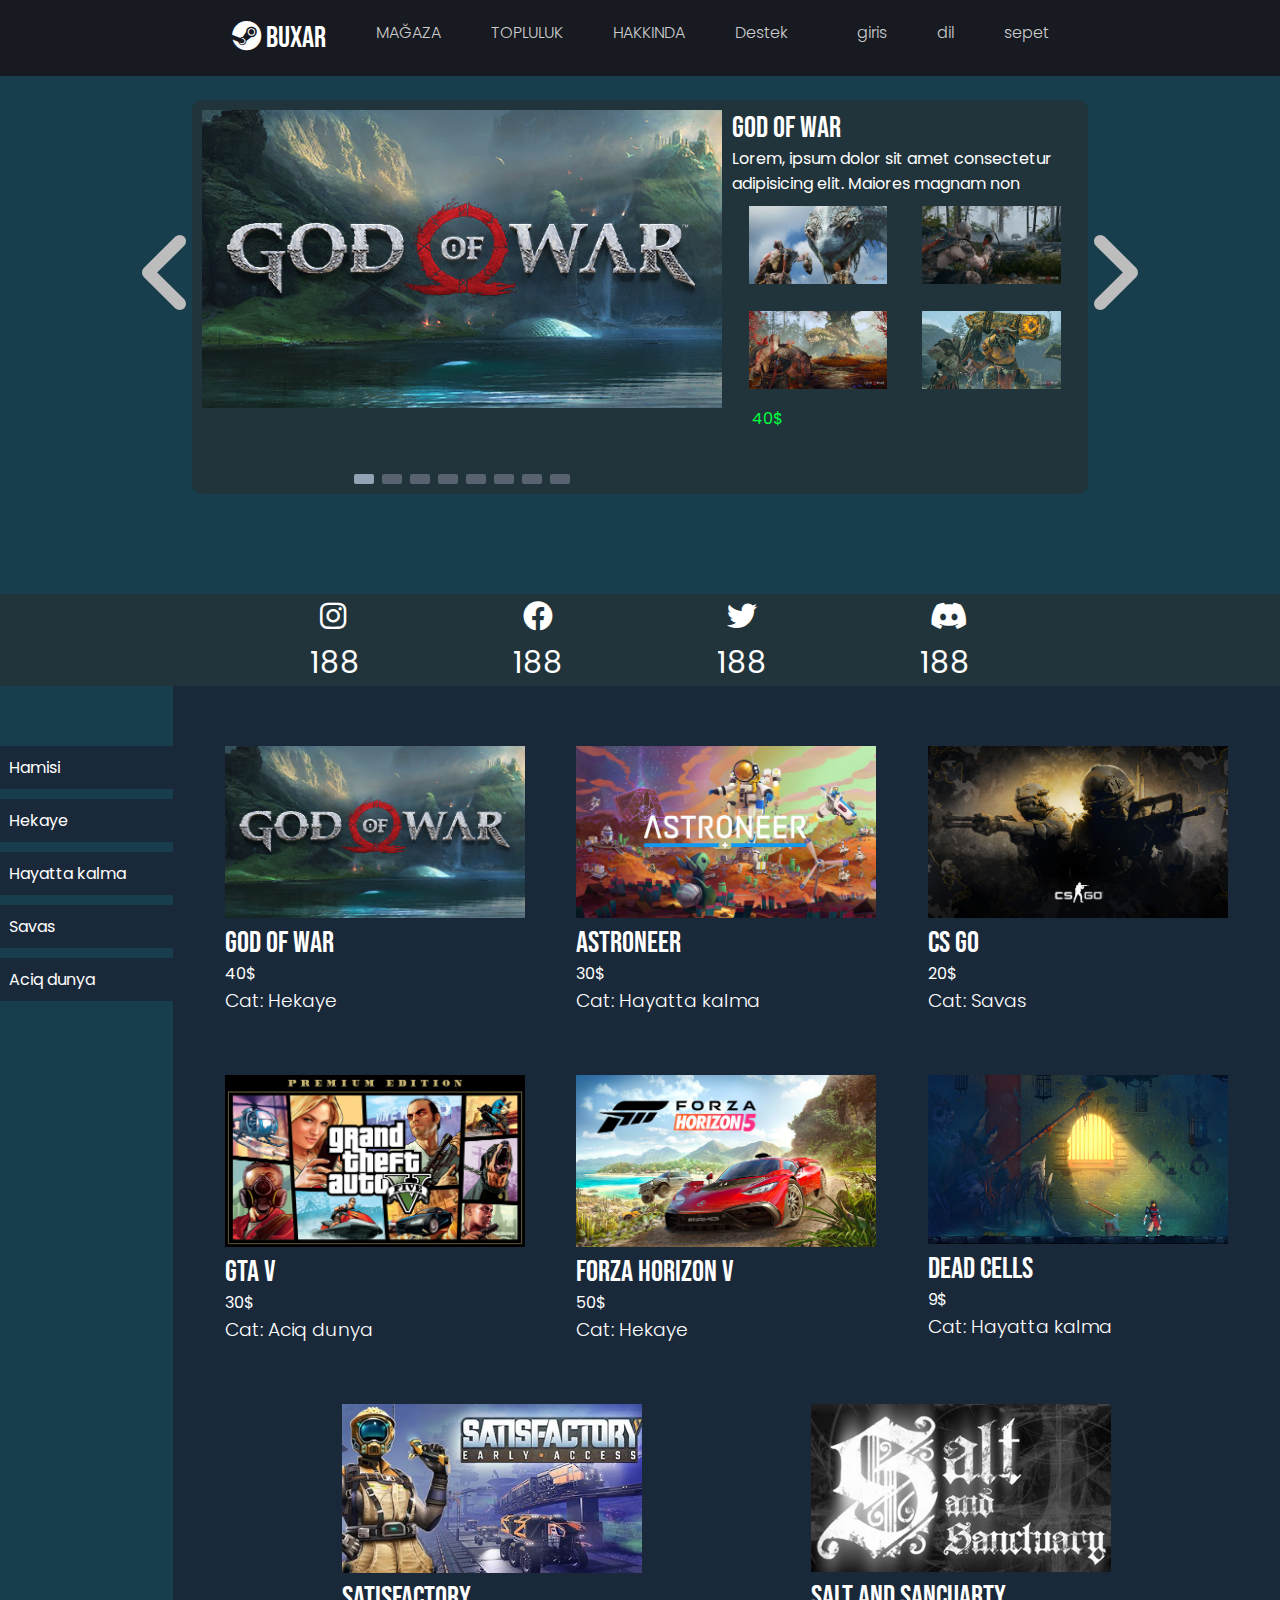
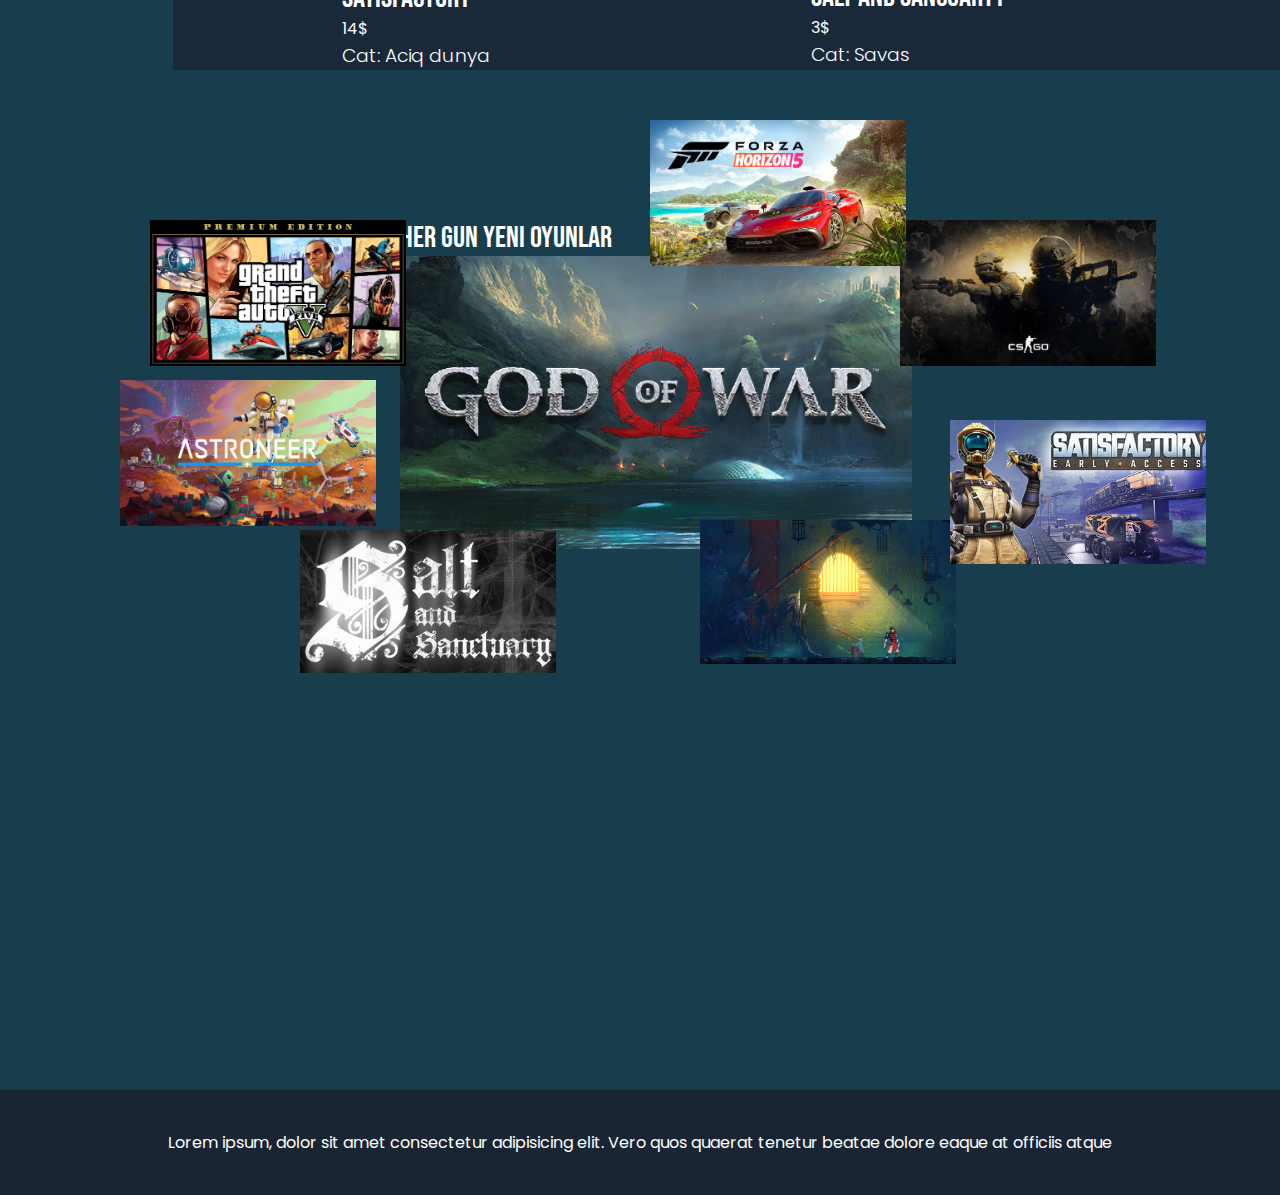
==== index.html @ d9ebf082 "Rename getdik.html to index.html" ====
<!DOCTYPE html>
<html lang="en">

<head>
  <meta charset="UTF-8">
  <meta http-equiv="X-UA-Compatible" content="IE=edge">
  <meta name="viewport" content="width=device-width, initial-scale=1.0">
  <link rel="stylesheet" href="https://cdnjs.cloudflare.com/ajax/libs/font-awesome/6.0.0-beta3/css/all.min.css">
  <script src="https://code.jquery.com/jquery-3.6.0.min.js"></script>
  <link rel="stylesheet" href="stil.css">
  <title>Unne dolemetias</title>
</head>

<body>

  <!-- nav -->
  <nav>
    <div class="abso"><i class="fas fa-bars"></i></div> <!-- menu -->
    <div class="nav">
      <h1><i class="fab fa-steam"></i> BUXAR</h1>
      <ul class="nbul">
        <li><a >MAĞAZA</a>
          <ul>
            <li><a class="maq">ANA SAYFA</a></li>
            <li><a class="keshif">KEŞİF KUYRUĞU</a></li>
            <li><a>İSTEK LİSTESİ</a></li>
          </ul>
        </li>
        <li><a>TOPLULUK</a>
          <ul>
            <li><a>ANA SAYFA</a></li>
            <li><a>TARTIŞMALAR</a></li>
            <li><a>ATÖLYE</a></li>
          </ul>
        </li>
        <li><a>HAKKINDA</a></li>
        <li><a>Destek</a></li>
        <div class="df2">
          <p class="pgir qeyd"><a>giris</a>
            <li><a class="dil">dil</a>
              <ul>
                <li><a>Rahatdısa sən dəyiş</a></li>
              </ul>
            </li>
            <a class="spt">sepet</a>
          </p>
        </div>
      </ul>
    </div>
    <div class="remenucl">
      <div class="remenu">
        <a>
          <div class="rebor qeyd">Giris ele</div>
        </a>
        <div class="rebor maga">
          <div class="divi maga2">
            <p>Magaza</p> <i class="firlan fas fa-chevron-up"></i>
          </div>
          <ul>
            <li><a class="maq">Ana sayfa</a></li>
            <li><a class="keshif">KEŞİF KUYRUĞU</a></li>
            <li><a>İSTEK LİSTESİ</a></li>
          </ul>
        </div>
        <div class="rebor top">
          <div class="divi">
            <p>Topluluk</p> <i class="firlan fas fa-chevron-up"></i>
          </div>
          <ul>
            <li><a>ANA SAYFA</a></li>
            <li><a>TARTIŞMALAR</a></li>
            <li><a>ATÖLYE</a></li>
          </ul>
        </div>
        <a>
          <div class="spt rebor">Sepet</div>
        </a>
      </div>
    </div>
  </nav>

  <!-- header -->
  <header class="g">
    <div class="ic" id="ileft"><i class="fas fa-angle-left"></i></div>
    <div class="orta" say="1">
      <div class="sek1">
        <div class="mydrug">
          <img class="sek111" src="./sekil/gw/gw1.jpg" alt="">
        </div>
        <div class="btolan">
        </div>
      </div>
      <div class="ortas">
        <div>
          <h1 id="oa">God of war</h1>
          <p>Lorem, ipsum dolor sit amet consectetur adipisicing elit. Maiores magnam non</p>
        </div>
        <div class="s4sek">
          <div><img class="sek2" src="./sekil/gw/gw2.jpg" alt=""></div>
          <div><img class="sek3" src="./sekil/gw/gw3.jpg" alt=""></div>
          <div><img class="sek4" src="./sekil/gw/gw4.jpg" alt=""></div>
          <div><img class="sek5" src="./sekil/gw/gw5.jpg" alt=""></div>
        </div>
        <div>
          <p class="doller">40$</p>
        </div>
      </div>
    </div>
    <div class="ic" id="iright"><i class="fas fa-angle-right"></i></div>
  </header>
  <!-- say art -->
  <section class="vtr g">
    <div class="inst vt">
      <div><i class="fab fa-instagram"></i></div>
      <div>
        <p>0</p>
      </div>
    </div>
    <div class="fc vt">
      <div><i class="fab fa-facebook"></i></div>
      <div>
        <p>0</p>
      </div>
    </div>
    <div class="tw vt">
      <div><i class="fab fa-twitter"></i></div>
      <div>
        <p>0</p>
      </div>
    </div>
    <div class="dsc vt">
      <div><i class="fab fa-discord"></i></div>
      <div>
        <p>0</p>
      </div>
    </div>
  </section>

  <!-- category -->
  <section class="sepet g">
    <div class="jsul">
      <ul>
        <li class="all">Hamisi</li>
      </ul>
    </div>
    <div class="spoy">
    </div>
  </section>

  <section class="sec g">
    <div class="t1 f">
      <div></div>
    </div>
    <div class="t2 f">
      <div></div>
    </div>
    <div class="t3 f">
      <div></div>
    </div>
    <div class="t4 f">
      <div></div>
    </div>
    <div class="t5 f">
      <div></div>
    </div>
    <div class="t6 f">
      <div></div>
    </div>
    <div class="t7 f">
      <div></div>
    </div>
    <div class="t8 f">
      <div></div>
    </div>
    <div class="hsek">
      <div class="hsek10">
        <h1>Her gun yeni oyunlar</h1><img src="./sekil/gw/gw1.jpg" alt="">
      </div>
      <div class="hsek1 js1"><img src="./sekil/as/as1.jpg" alt=""></div>
      <div class="hsek2 js1"><img src="./sekil/cs/cs1.jpg" alt=""></div>
      <div class="hsek3 js1"><img src="./sekil/dc/dc1.jpg" alt=""></div>
      <div class="hsek4 js3"><img src="./sekil/fz/fz1.jpg" alt=""></div>
      <div class="hsek5 js2"><img src="./sekil/gt/gt1.jpg" alt=""></div>
      <div class="hsek6 js2"><img src="./sekil/sf/sf1.jpg" alt=""></div>
      <div class="hsek7 js2"><img src="./sekil/ss/ss1.jpg" alt=""></div>
    </div>
  </section>

  <div id="div2">
    <section class="s2">
      <div class="orta2" say="1">
        <div class="sek12">
          <img src="./sekil/gw/gw1.jpg" alt="">
        </div>
        <div class="ortas">
          <div class="oa2">
            <h1 id="oa2">God of war</h1>
            <p>Lorem, ipsum dolor sit amet consectetur adipisicing elit. Maiores magnam non</p>
          </div>
          <div class="s4sek">
            <div><img class="sek22" src="./sekil/gw/gw2.jpg" alt=""></div>
            <div><img class="sek32" src="./sekil/gw/gw3.jpg" alt=""></div>
            <div><img class="sek42" src="./sekil/gw/gw4.jpg" alt=""></div>
            <div><img class="sek52" src="./sekil/gw/gw5.jpg" alt=""></div>
          </div>
          <div>
            <p class="doller2">40$</p>
          </div>
        </div>
      </div>
    </section>
    <div class="ff1"><button saybtn="1" id="btn">sepete elave et</button></div>
    <div class="ff12"><i>Sepete elave olundu</i></div>
    <div class="ff2">Lorem, ipsum dolor sit amet consectetur adipisicing elit. Recusandae minima accusamus earum qui
      quibusdam reprehenderit temporibus, quam provident ducimus animi voluptas labore, asperiores debitis, nostrum
      delectus ut blanditiis obcaecati explicabo?
      Est distinctio, vel odio id non consectetur optio repudiandae veniam dolor ea soluta magni praesentium cum dolorum
      quaerat fuga aut nobis fugit suscipit aliquid doloremque culpa officiis quos? Architecto, nobis.
      Am perspiciatis in provident assumenda facilis quibusdam natus quidem dolores eos, architecto adipisci unde
      pariatur laboriosam earum erro</div>
  </div>

  <section class="sepet2 gg">
    <div id="sepet2"></div>
    <div class="hisse1">
      <div id="total">Total 0$</div>
      <div>
        <button id="clear">clear</button>
        <button>al getsin</button>
      </div>
    </div>
  </section>

<div class="main2">
  <div class="main">
    <div class="signup">
      <div asp-validation-summary="All" class="newcss3"></div>
      <form asp-action="Register" asp-controller="Hello" method="post">
        <h1>Qeydiyyat</h1>
        <input type="text" placeholder="İstifadəçi adınız" asp-for="UserAd" class="signin">
        <input type="password" placeholder="Şifrə" asp-for="UserParol" class="signin">
        <input type="password" placeholder="Təkrar Şifrə" asp-for="ReParol" class="signin">
        <button type="submit" class="buton">Göndər</button>
      </form>
      <div class="qeydiyyat">
        <a href="Loqin">
          <h2>Hesabınız var ? Daxil Ol</h2>
        </a>
      </div>
    </div>
  </div>
</div>

  <footer>
    <p>Lorem ipsum, dolor sit amet consectetur adipisicing elit. Vero quos quaerat tenetur beatae dolore eaque at
      officiis atque</p>
  </footer>
  <!-- js -->
  <script src="easy1.js"></script>
</body>

</html>
---- stil.css ----
@import url(https://fonts.googleapis.com/css2?family=Poppins:wght@100;200;300;400;500;600;800;900&display=swap);
/* font-family: 'Poppins', sans-serif; */
@import url(https://fonts.googleapis.com/css2?family=Bebas+Neue&display=swap);

/*  font-family: 'Bebas Neue', display;  */
* {
  padding: 0;
  margin: 0;
  box-sizing: border-box;
}

body {
  font-family: 'Poppins', sans-serif;
  background-color: #183e4e;
}

nav {
  width: 100%;
  color: white;
  background-color: #171a21;
  position: fixed;
  opacity: 1000;
  z-index: 100;
}

.nav {
  width: 100%;
  display: flex;
  justify-content: center;
  padding: 20px;
}

h1 {
  font-family: 'Bebas Neue', display;
  font-weight: 100;
  font-size: 30px;
}

.nbul {
  display: flex;
  margin-left: 50px;
  font-family: 'Poppins', sans-serif;
  font-weight: 300;
}

.nbul li {
  margin-right: 50px;
  list-style-type: none;
  position: relative;
  display: block;
}

.nbul ul {
  padding: 10px 15px;
  margin: 0 0 0 -15px;
  background-color: #171a21;
  position: absolute;
  display: none;
}

.nbul ul li {
  margin: 0;
}

.nbul li:hover ul {
  display: block;
}

.nav a:hover {
  color: white;
}

.nav a {
  text-decoration: none;
  color: rgb(204, 204, 204);
}

.pgir {
  margin-left: 20px;
}

.remenucl {
  width: 0%;
  height: 100vh;
  background-color: rgba(0, 0, 0, 0.658);
  position: absolute;
  overflow: hidden;
}

.remenu {
  width: 300px;
  height: 100vh;
  background-color: #171a21;
  color: #bdbdbd;
  overflow: hidden;
  font-family: 'Poppins', sans-serif;
}

.rebor {
  font-size: 32px;
  border-top: 1px solid gray;
  border-bottom: 1px solid black;
  overflow: hidden;
  height: 60px;
}

.divi {
  padding: 5px;
  width: 300px;
  display: flex;
  border-bottom: 1px solid black;
  justify-content: space-between;
}

.remenu a {
  text-decoration: none;
  color: rgb(204, 204, 204);
}

.remenu ul {
  list-style-type: none;
  padding: 0px 20px;
}

.firlan {
  transition: 300ms;
}

.abso {
  margin: 20px;
  position: absolute;
  font-size: 30px;
  display: none;
}

@media(max-width:768px) {
  .nbul {
    display: none;
  }

  .abso {
    display: block;
  }
}

.overfh {
  overflow-y: hidden;
}

.bgcm {
  background-color: #192533
}

/* header */

header {
  width: 100%;
  padding: 100px 0px;
  display: flex;
  justify-content: center;
}

.ic {
  margin: 100px 0px;
  color: #bdbdbd;
  font-size: 100px;
}

.ic:hover {
  color: #f0f0f0;
}

.orta {
  width: 70%;
  padding: 10px;
  border-radius: 10px;
  display: flex;
  background-color: rgb(33, 52, 59);
}

.orta2 {
  width: 70%;
  padding: 10px;
  border-radius: 10px;
  display: flex;
  background-color: rgb(33, 52, 59);
}

.sek1 {
  width: 60%;
  margin-right: 10px;
  /* height: 358px; */
}

.mydrug {
  height: 358px;
}

.btolan {
  width: 100%;
  padding: 6px 0 0 0;
  display: flex;
  justify-content: center;
}

.btolan button {
  width: 20px;
  height: 10px;
  margin: 0 4px;
  border-radius: 2px;
  border: none;
  background-color: #596270;
}

.btolan button:hover {
  background-color: #7d8897;
}

.sek12 {
  width: 60%;
  margin-right: 10px;
}

.ortas {
  width: 40%;
}

img {
  width: 100%;
}

.ortas {
  color: white;
}

.s4sek {
  display: flex;
  flex-wrap: wrap;
}

.s4sek div {
  width: 40%;
  margin: 10px auto;
}

.doller {
  margin-left: 20px;
  color: rgb(0, 255, 64);
}

@media(max-width:768px) {
  .orta {
    display: block;
  }

  .ortaorta {
    display: block;
  }

  .sek1 {
    width: 100%;
    height: 160px;
  }

  .sek12 {
    width: 100%;
    height: 160px;
  }

  .btolan {
    display: none;
  }

  .ortas {
    width: 100%;
  }
}

/* section vtr */

.vtr {
  width: 100%;
  background-color: rgb(33, 52, 59);
  color: white;
  font-family: 'Poppins', sans-serif;
  display: flex;
  justify-content: center;
  font-size: 30px;
  margin-bottom: -80px;
}

.vt {
  margin: 0px 6%;
}

.vt i {
  padding-left: 20%;
}

.vt div {
  width: 50px;
}

.vt p {
  float: right;
}

/* section sepet */
.flx {
  margin: 80px 10px 5px;
}

.flx button {
  padding: 5px 13px;
  color: white;
  border-radius: 6px;
}

#cart {
  background-color: rgb(29, 147, 177);
}

#tem {
  background-color: rgb(214, 16, 16);
}

.sepet {
  padding-top: 80px;
  display: flex;
  color: white;
}

.jsul {
  width: 200px;
  padding: 50px 0px;
  background-color: #183e4e;
  ;
}

.jsul ul li {
  margin: 10px 0px;
  padding: 5px;
  /* border: 4px solid rgb(25, 93, 138); */
  border: 4px solid #1a293a;
  background-color: #1a293a;
  list-style-type: none;
}

/* .jsul ul li:hover {
  margin: 10px 0px;
  padding: 5px;
  border: 5px solid rgb(25, 93, 138);
  border: 2px solid rgb(255, 255, 255);
  border-radius: 0.2cm;
  list-style-type: none;
} */

.blue {
  background-color: rgb(25, 93, 138);
}

.spoy {
  width: 100%;
  display: flex;
  flex-wrap: wrap;
  justify-content: space-evenly;
  /* background-color: rgb(25, 93, 138); */
  background-color: #1a293a  ;
}

.spoy a {
  text-decoration: none;
  color: white;
}

.sek {
  margin-top: 60px;
  width: 300px;
}

.sek:hover {
  background-color: rgba(192, 192, 192, 0.37);
}

h3 {
  font-weight: 300;
}

@media(max-width:768px) {
  .sepet {
    display: block;
    color: white;
  }

  .jsul {
    width: 100%;
    padding: 50px 0 10px;
  }
}

/* sec */
.sec {
  width: 100%;
  height: 100vh;
  background-color: #183e4e;
  position: relative;
  overflow: hidden;
  opacity: 1;
  z-index: 10;
}

.f div {
  position: absolute;
  border-radius: 50%;
  width: 24px;
  height: 24px;
  background-color: rgba(0, 38, 255, 0.3);
}

.f {
  display: none;
  position: absolute;
  border-radius: 50%;
  justify-content: center;
  align-items: center;
  width: 48px;
  height: 48px;
  background-color: rgba(0, 38, 255, 0.15);
  z-index: 3;
}

.t1 {
  transition: 20ms;
}

.t2 {
  transition: 25ms;
}

.t3 {
  transition: 30ms;
}

.t4 {
  transition: 35ms;
}

.t5 {
  transition: 40ms;
}

.t6 {
  transition: 45ms;
}

.t7 {
  transition: 50ms;
}

.t8 {
  transition: 55ms;
}

.hsek {
  width: 100%;
  height: 100vh;
  position: relative;
}

.hsek10 {
  width: 40%;
  margin: 150px 0px 0px 400px;
  position: absolute;
}

.hsek1 {
  width: 20%;
  margin: 310px 0px 0px 120px;
  position: absolute;
}

.hsek2 {
  width: 20%;
  margin: 150px 0px 0px 900px;
  position: absolute;
}

.hsek3 {
  width: 20%;
  margin: 450px 0px 0px 700px;
  position: absolute;
}

.hsek4 {
  width: 20%;
  margin: 50px 0px 0px 650px;
  position: absolute;
}

.hsek5 {
  width: 20%;
  margin: 150px 0px 0px 150px;
  position: absolute;
}

.hsek6 {
  width: 20%;
  margin: 350px 0px 0px 950px;
  position: absolute;
}

.hsek7 {
  width: 20%;
  margin: 460px 0px 0px 300px;
  position: absolute;
}

.hsek10 h1 {
  color: white;
}

@media(max-width:768px) {
  .sec {
    height: 60vh;
  }

  .hsek10 {
    width: 80%;
    margin: 150px 0px 0px 40px;
  }

  .hsek1 {
    width: 20%;
    margin: 50px 0px 0px 20px;
  }

  .hsek2 {
    width: 20%;
    margin: 50px 0px 0px 100px;
  }

  .hsek3 {
    width: 20%;
    margin: 50px 0px 0px 180px;
  }

  .hsek4 {
    width: 20%;
    margin: 400px 0px 0px 50px;
  }

  .hsek5 {
    width: 20%;
    margin: 400px 0px 0px 80px;
  }

  .hsek6 {
    width: 20%;
    margin: 400px 0px 0px 160px;
  }

  .hsek7 {
    width: 20%;
    margin: 400px 0px 0px 250px;
  }
}


footer {
  background-color: #192533;
  color: white;
  padding: 40px;
  text-align: center;
}

.s2 {
  width: 100%;
  padding: 100px 0px 0px;
  display: flex;
  justify-content: center;
}

.ff1 {
  background-color: #183e4e;
  color: white;
  padding: 15px;
  text-align: center;
}

.ff12 {
  padding: 20px;
  width: 70%;
  margin: auto;
  background-color: rgb(7, 88, 7);
  text-align: center;
  color: white;
  font-size: 24px;
}


.ff1 button {
  width: 200px;
  height: 50px;
  font-size: large;
}

.ff2 {
  background-color: #192533;
  color: white;
  padding: 40px;
  text-align: center;
}

.sepet2 {
  padding: 100px 28%;
  color: white;
}

.hisse {
  width: 600px;
  padding: 20px;
  background-color: #222;
  display: none;
  justify-content: space-between;
}

.hisse1 {
  width: 600px;
  padding: 20px;
  background-color: #222;
  display: flex;
  justify-content: space-between;
}

.sad {
  width: 140px;
}

.ssay button {
  background-color: #444;
  color: white;
  padding: 2px 7px;
  border-radius: 1cm;
  border: 2px solid white;
}

.spul {
  width: 100px;
  display: none;
}

.img {
  width: 80px;
}

.df2 {
  display: flex;
}

.dil {
  margin-left: 50px;
}

@media(max-width:768px) {
  .orta2 {
    width: 100%;
    padding: 10px 0px 0px;
    display: block;
  }

  .sek12 {
    margin-bottom: 100px;
  }

  .oa2 {
    margin-left: 20px;
  }

  .ff12 {
    width: 100%;
  }

  .sepet2 {
    padding: 80px 0 0;
  }

  .hisse {
    width: 100%;
  }

  .hisse1 {
    width: 100%;
  }
}

/* giris */
.main2{
  padding-top: 120px;
}
.main {
  width: 360px;
  height: 520px;
  margin: 100px;
  margin: auto;
  border-radius: 10px;
  box-shadow: 5px 20px 50px #000;
}

.signin {
  width: 60%;
  height: 20px;
  justify-content: center;
  display: flex;
  margin: 26px auto;
  padding: 10px;
  border: none;
  background-color: #bfbfbf;
  outline: none;
  border-radius: 5px;
}

.buton {
  font-family: 'Roboto', sans-serif;
  width: 60%;
  height: 40px;
  justify-content: center;
  display: block;
  transition: 0.3s;
  color: white;
  background: rgb(163, 0, 0);
  font-size: 16px;
  font-weight: bold;
  margin: auto;
  margin-top: 20px;
  outline: none;
  border: none;
  border-radius: 5px;
  cursor: pointer;
}

::placeholder {
  font-family: 'Comfortaa', cursive;
  font-weight: 600;
  color: black;
  font-size: 12px;
}

.buton:hover {
  background: white;
  color: black;
}

.login {
  margin: 60px 0;
}

.login a {
  text-decoration: none;
}

.login h2 {
  color: black;
  font-size: 14px;
  text-align: center;
  padding: 20px;
}

.qeydiyyat {
  margin: 31px 0;
}

.qeydiyyat a {
  text-decoration: none;
}

.qeydiyyat h2 {
  color: white;
  font-size: 16px;
  text-align: center;
  padding: 20px;
}

.signup h1 {
  color: white;
  font-size: 35px;
  text-align: center;
  padding: 64px 0;
  font-weight: bold;
  cursor: pointer;
  font-family: 'Jost', sans-serif !important;
}

.signup a {
  text-decoration: none;
}

.signup a:hover {
  text-decoration: underline;
}

.giris h1 {
  color: white;
  font-size: 35px;
  text-align: center;
  padding: 85px 0;
  font-weight: bold;
  cursor: pointer;
  font-family: 'Jost', sans-serif !important;
}

.giris a {
  text-decoration: none;
}

.giris a:hover {
  text-decoration: underline;
}
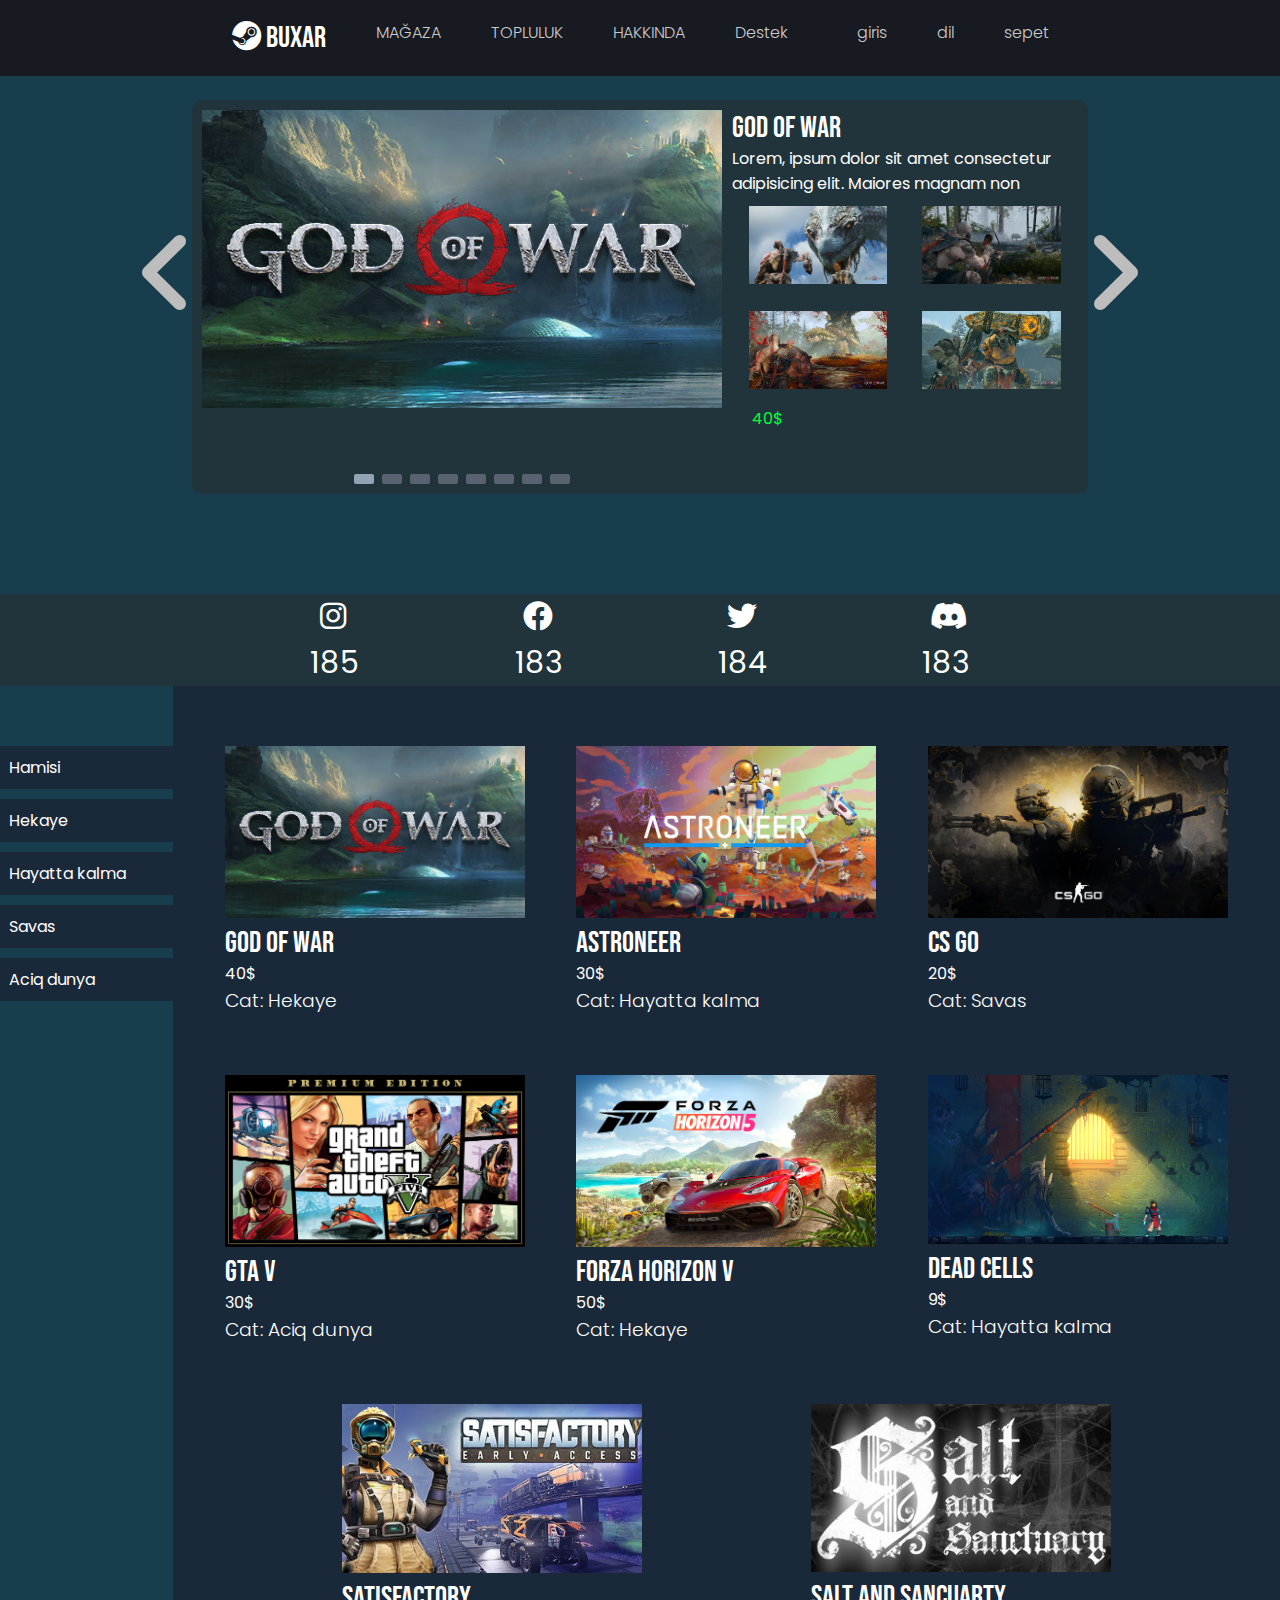
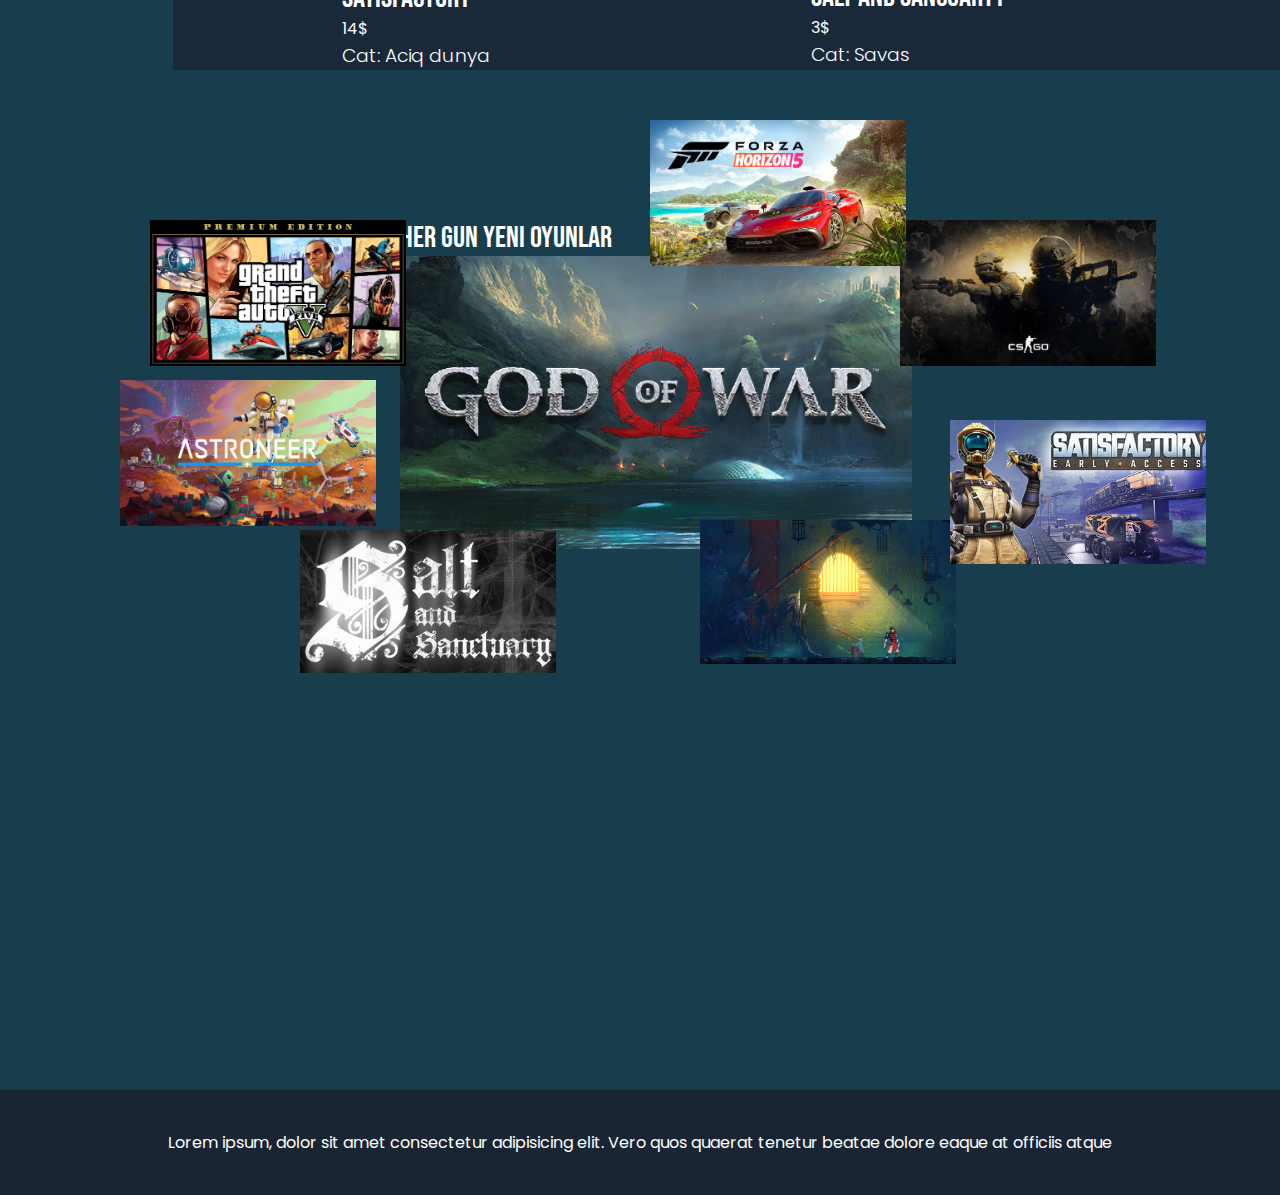
==== commit a29d0eb4: "Update index.html" ====
--- a/index.html
+++ b/index.html
@@ -234,16 +234,13 @@
 <div class="main2">
   <div class="main">
     <div class="signup">
-      <div asp-validation-summary="All" class="newcss3"></div>
-      <form asp-action="Register" asp-controller="Hello" method="post">
         <h1>Qeydiyyat</h1>
         <input type="text" placeholder="İstifadəçi adınız" asp-for="UserAd" class="signin">
         <input type="password" placeholder="Şifrə" asp-for="UserParol" class="signin">
         <input type="password" placeholder="Təkrar Şifrə" asp-for="ReParol" class="signin">
         <button type="submit" class="buton">Göndər</button>
-      </form>
       <div class="qeydiyyat">
-        <a href="Loqin">
+        <a>
           <h2>Hesabınız var ? Daxil Ol</h2>
         </a>
       </div>
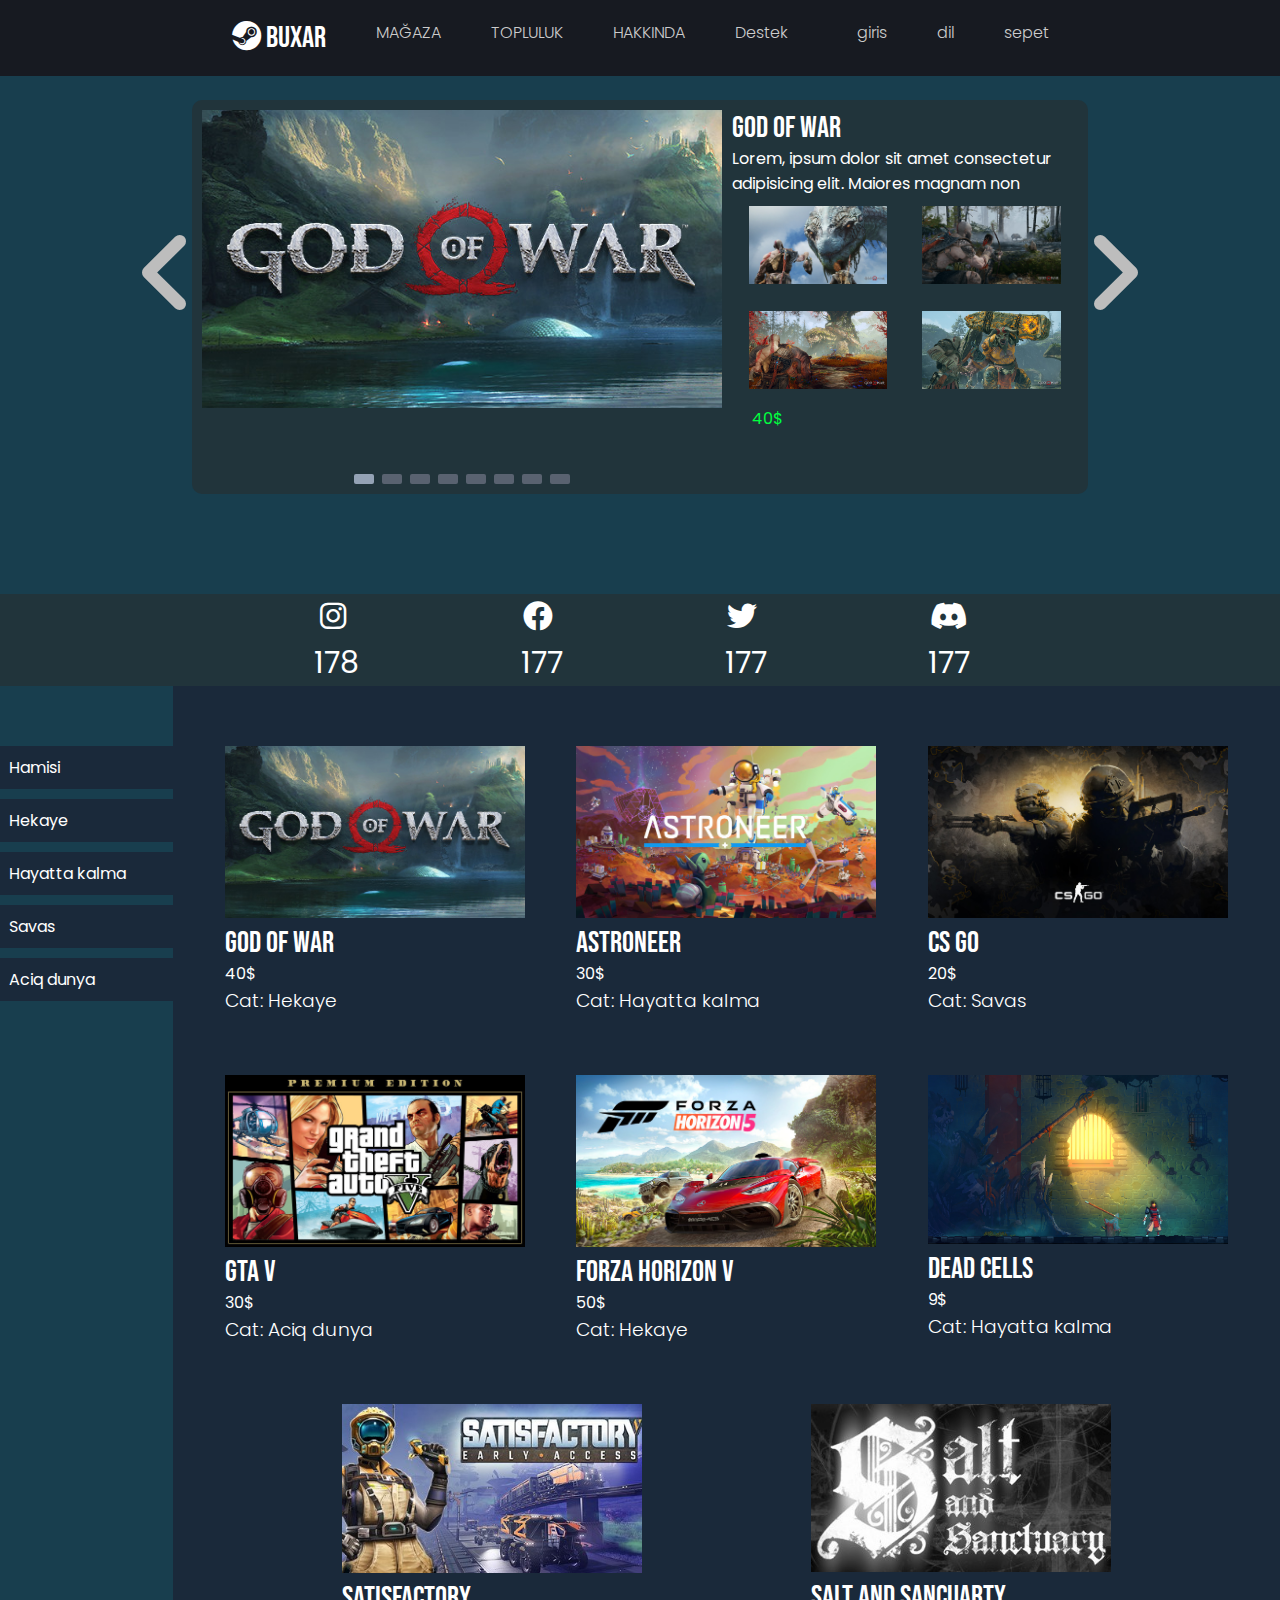
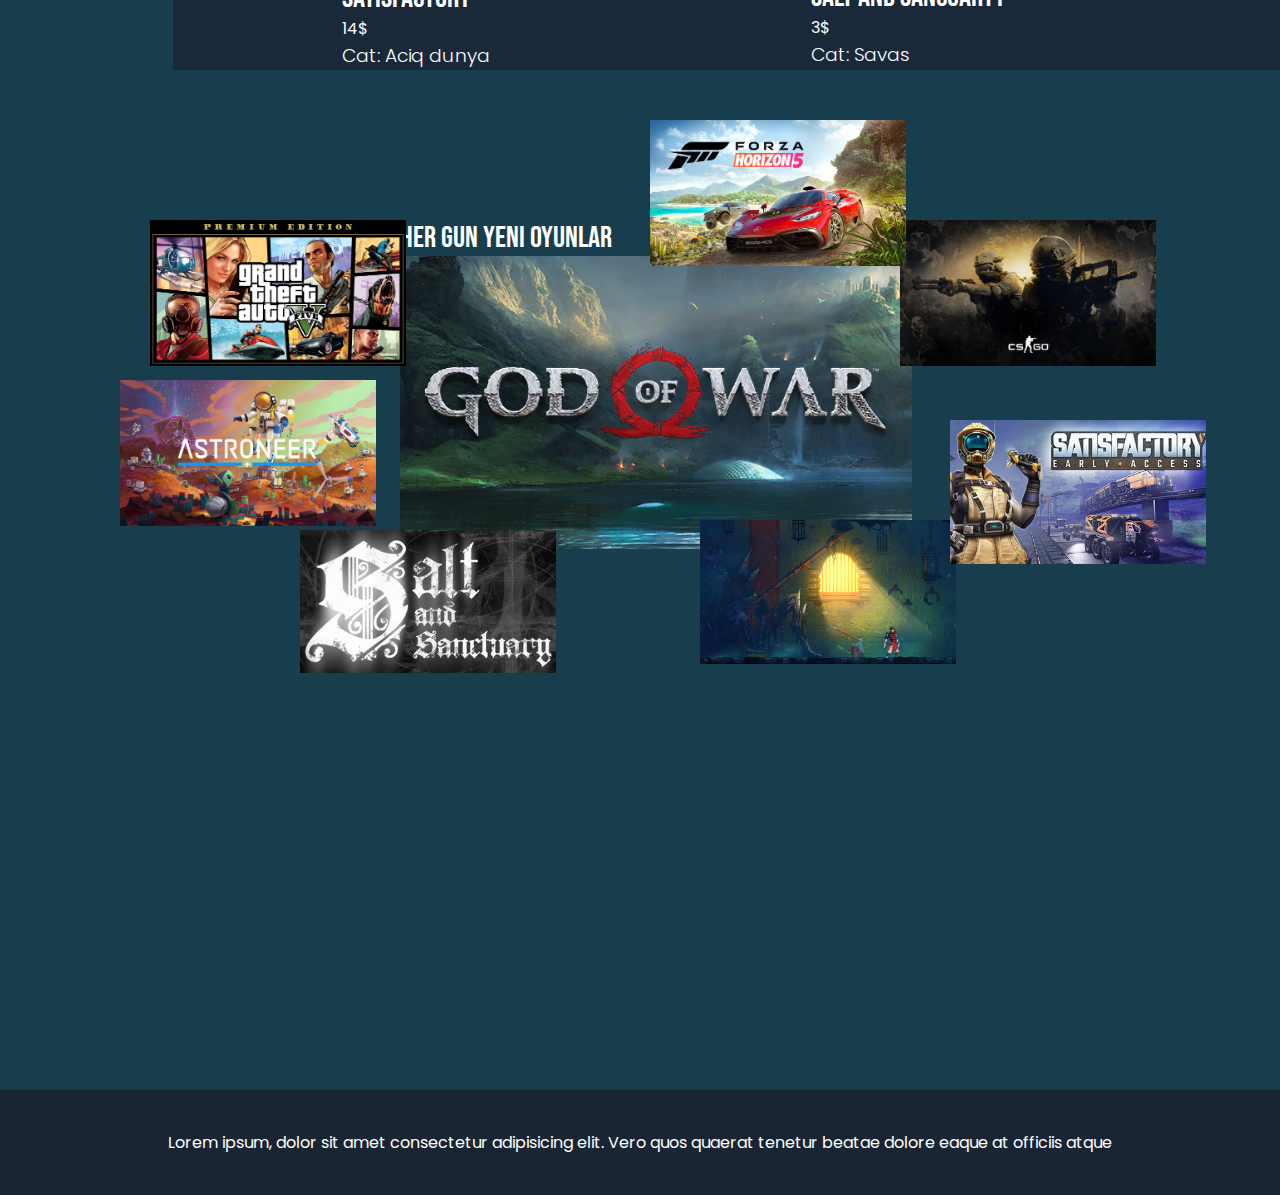
==== commit 231c758e: "Update index.html" ====
--- a/index.html
+++ b/index.html
@@ -8,7 +8,7 @@
   <link rel="stylesheet" href="https://cdnjs.cloudflare.com/ajax/libs/font-awesome/6.0.0-beta3/css/all.min.css">
   <script src="https://code.jquery.com/jquery-3.6.0.min.js"></script>
   <link rel="stylesheet" href="stil.css">
-  <title>Unne dolemetias</title>
+  <title>Buxar.az</title>
 </head>
 
 <body>
--- a/stil.css
+++ b/stil.css
@@ -340,23 +340,13 @@
 .jsul ul li {
   margin: 10px 0px;
   padding: 5px;
-  /* border: 4px solid rgb(25, 93, 138); */
   border: 4px solid #1a293a;
+  list-style-type: none;
+}
+
+
+.blue {
   background-color: #1a293a;
-  list-style-type: none;
-}
-
-/* .jsul ul li:hover {
-  margin: 10px 0px;
-  padding: 5px;
-  border: 5px solid rgb(25, 93, 138);
-  border: 2px solid rgb(255, 255, 255);
-  border-radius: 0.2cm;
-  list-style-type: none;
-} */
-
-.blue {
-  background-color: rgb(25, 93, 138);
 }
 
 .spoy {
@@ -364,7 +354,6 @@
   display: flex;
   flex-wrap: wrap;
   justify-content: space-evenly;
-  /* background-color: rgb(25, 93, 138); */
   background-color: #1a293a  ;
 }
 
@@ -814,4 +803,4 @@
 
 .giris a:hover {
   text-decoration: underline;
-}+}
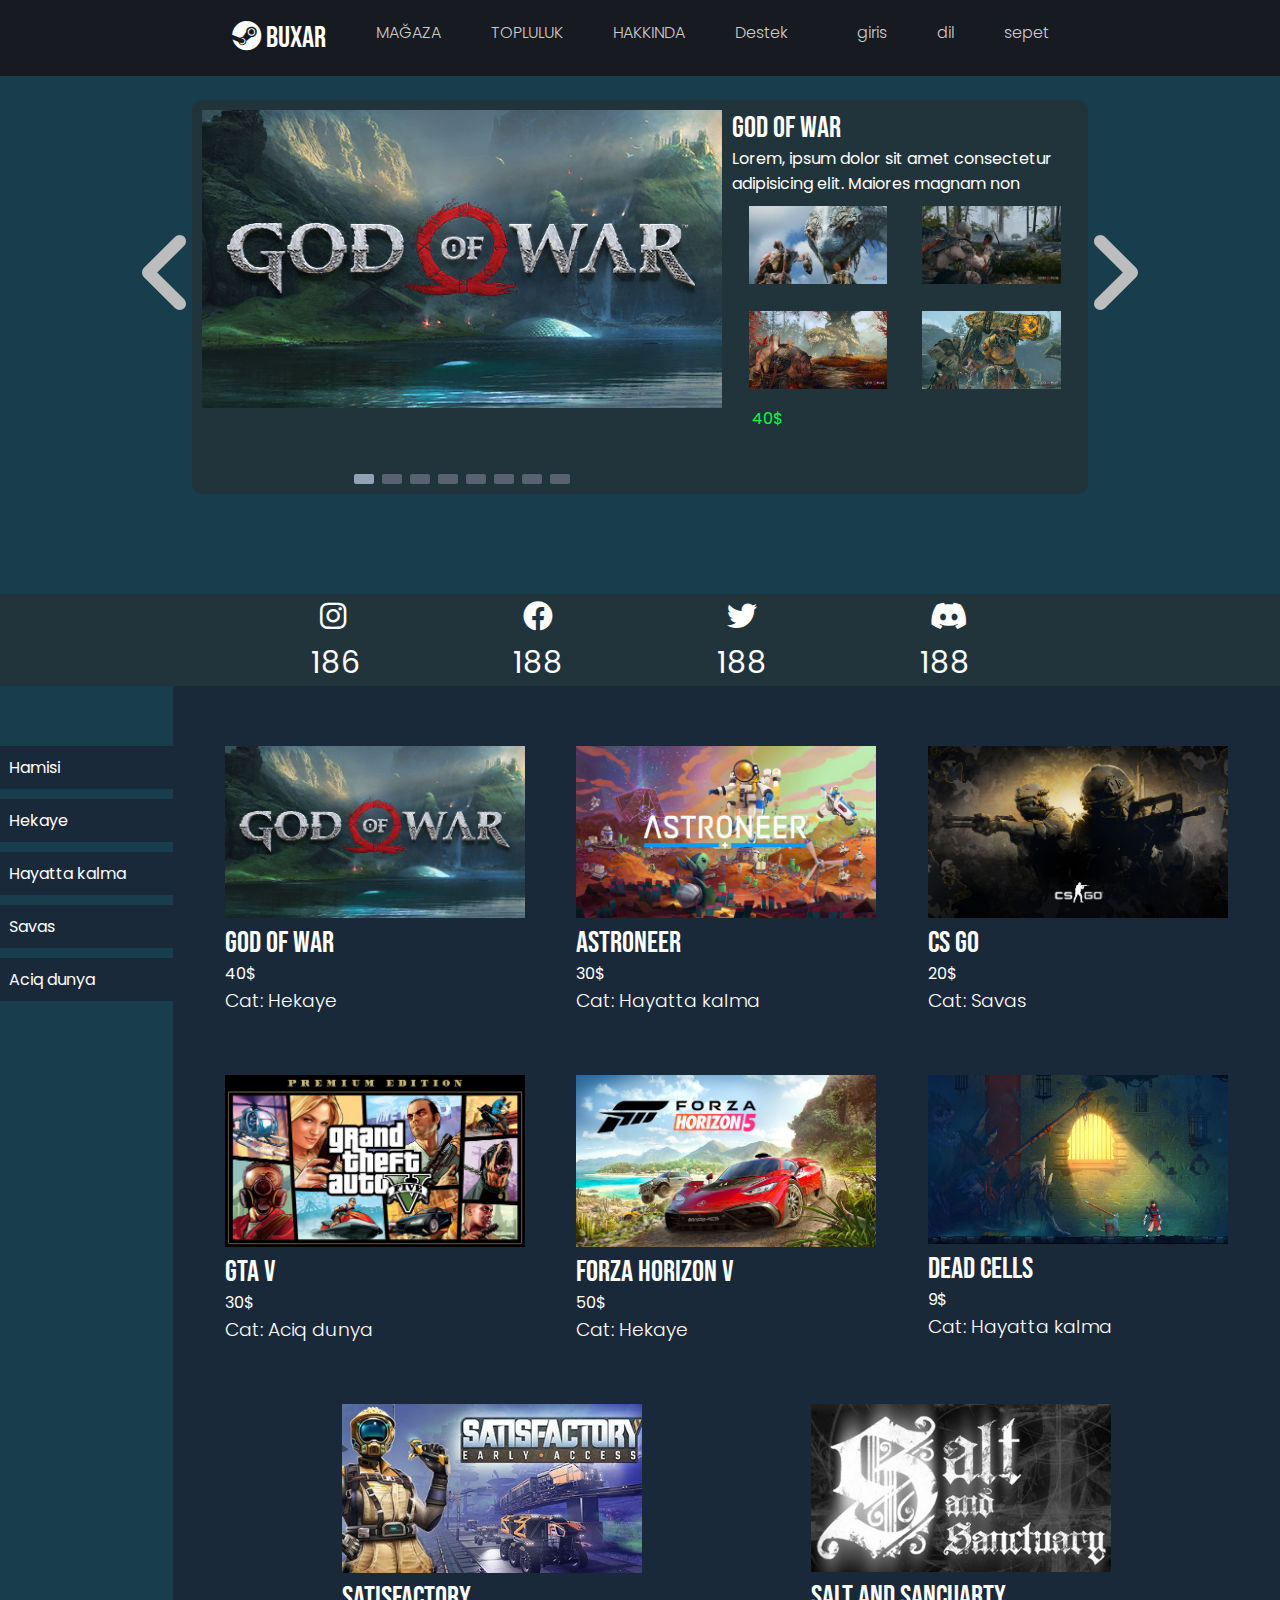
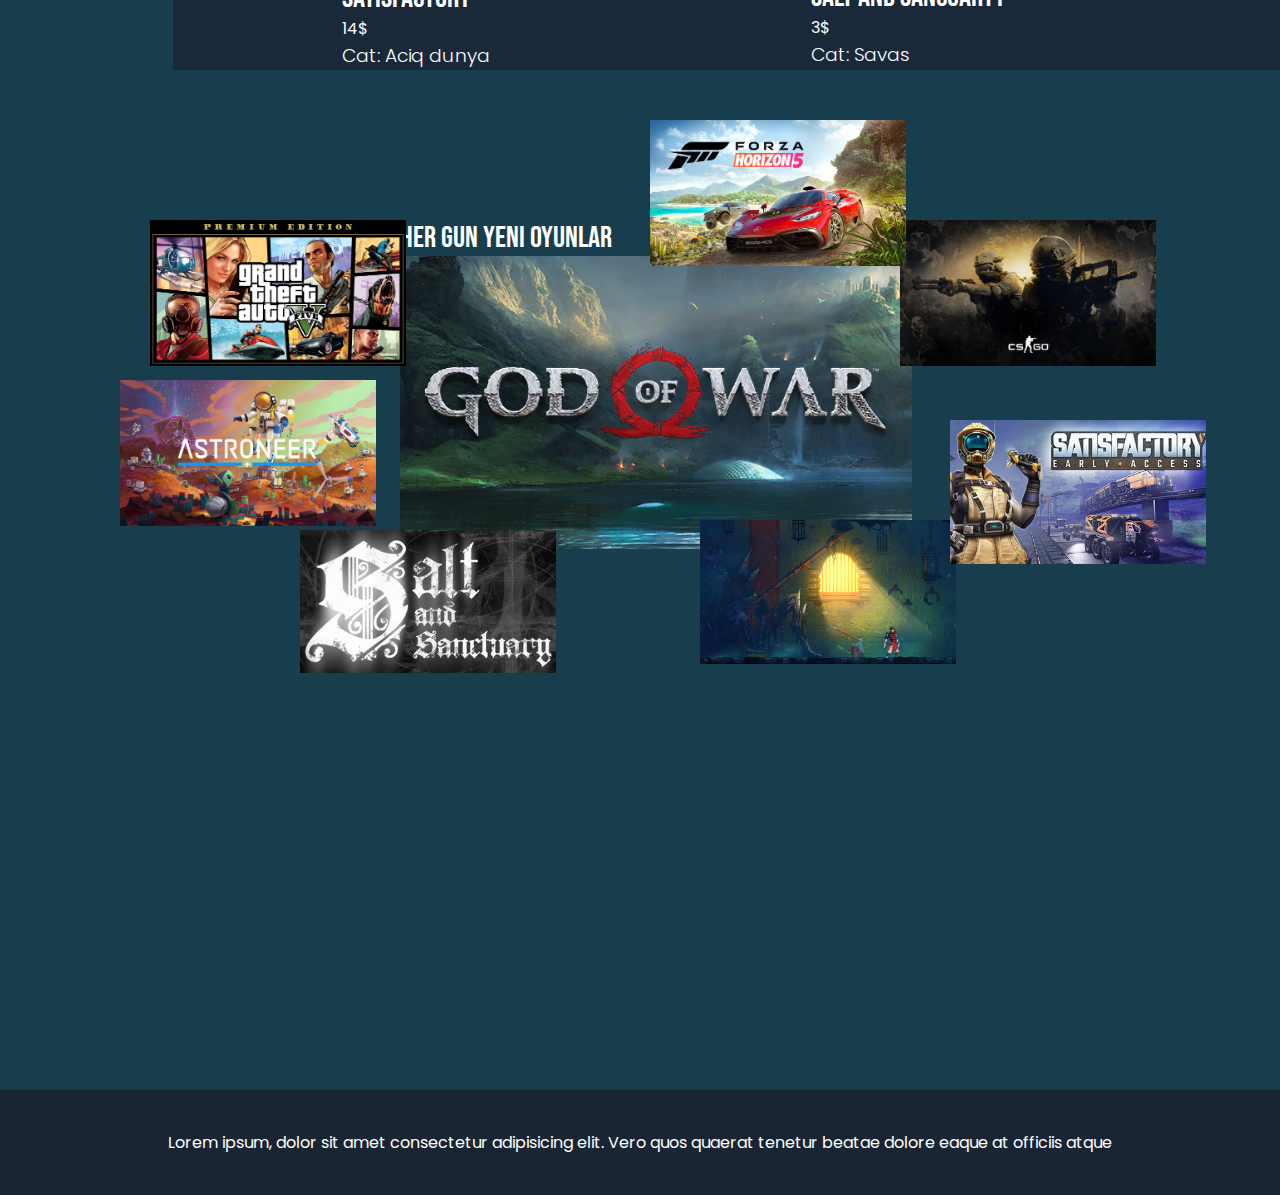
==== commit 8573778d: "Update index.html" ====
--- a/index.html
+++ b/index.html
@@ -19,7 +19,7 @@
     <div class="nav">
       <h1><i class="fab fa-steam"></i> BUXAR</h1>
       <ul class="nbul">
-        <li><a >MAĞAZA</a>
+        <li><a class="maq">MAĞAZA</a>
           <ul>
             <li><a class="maq">ANA SAYFA</a></li>
             <li><a class="keshif">KEŞİF KUYRUĞU</a></li>
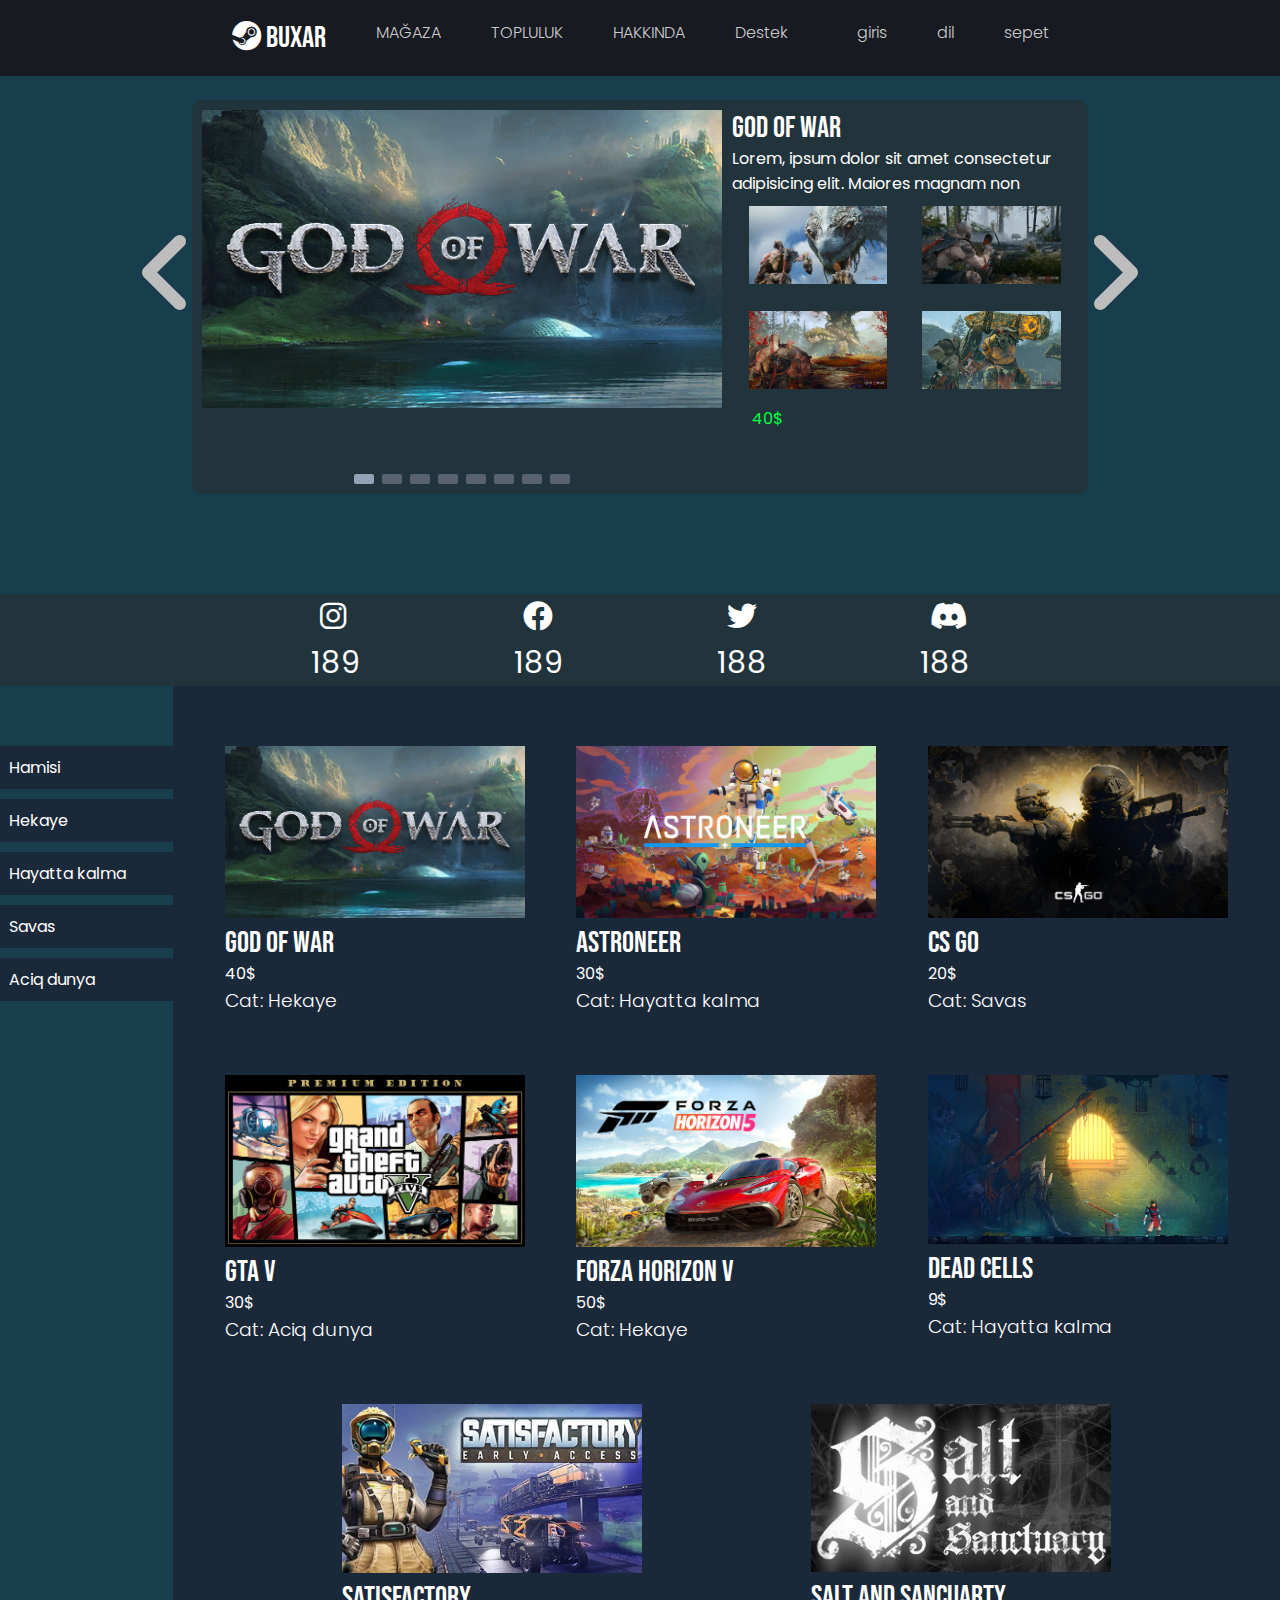
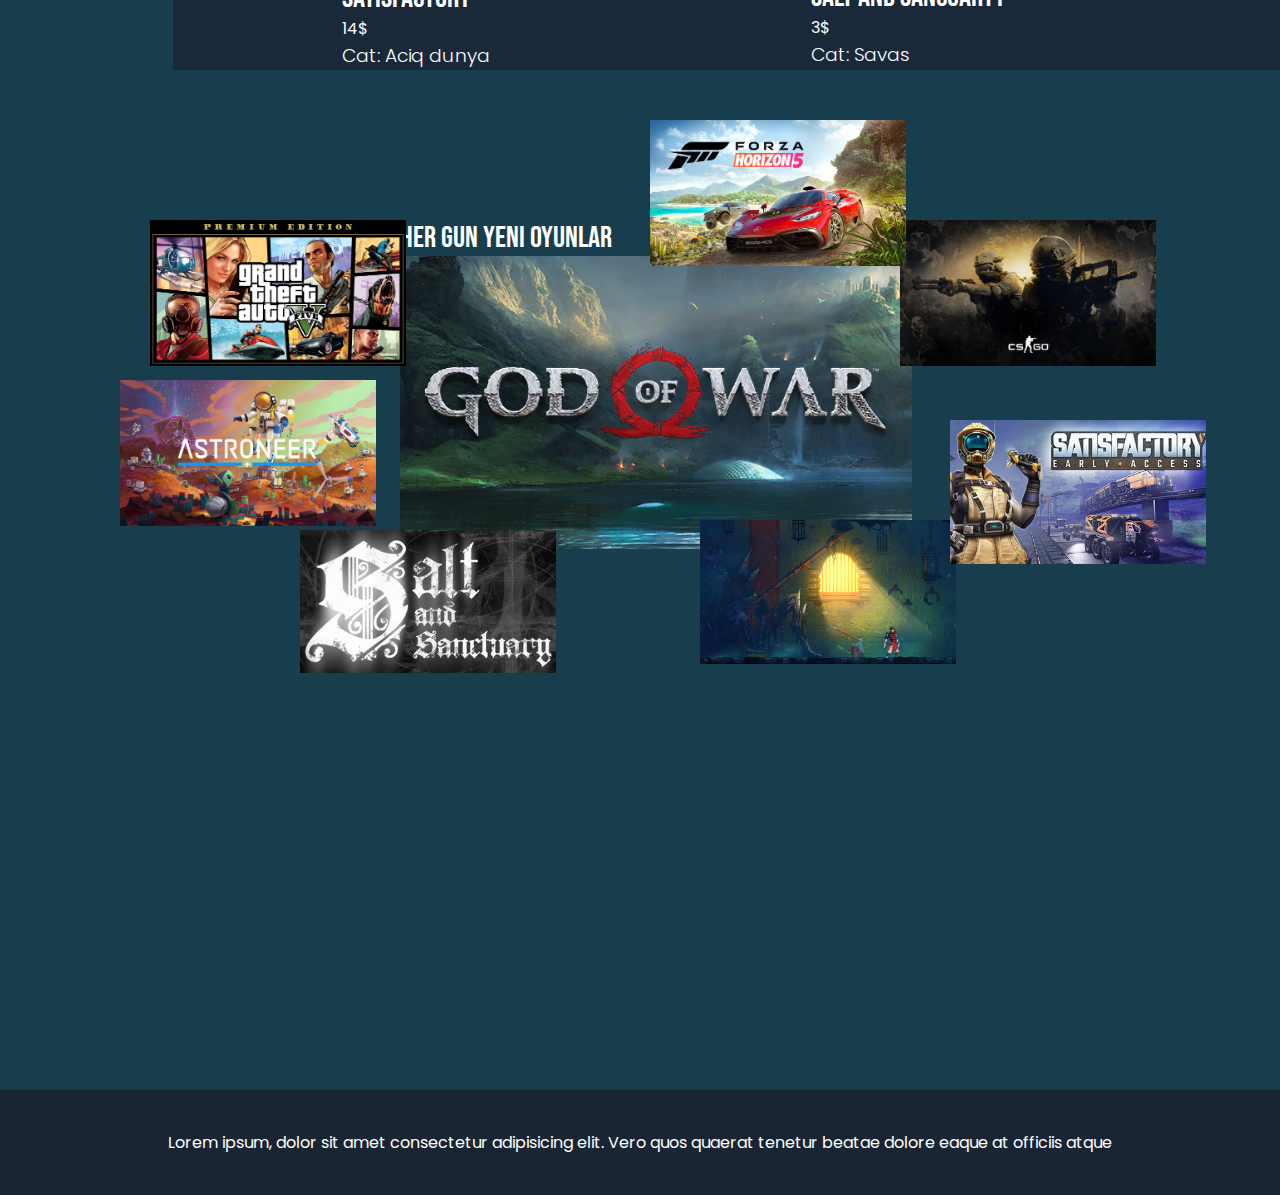
==== commit c96e118c: "Update index.html" ====
--- a/index.html
+++ b/index.html
@@ -215,9 +215,7 @@
       quibusdam reprehenderit temporibus, quam provident ducimus animi voluptas labore, asperiores debitis, nostrum
       delectus ut blanditiis obcaecati explicabo?
       Est distinctio, vel odio id non consectetur optio repudiandae veniam dolor ea soluta magni praesentium cum dolorum
-      quaerat fuga aut nobis fugit suscipit aliquid doloremque culpa officiis quos? Architecto, nobis.
-      Am perspiciatis in provident assumenda facilis quibusdam natus quidem dolores eos, architecto adipisci unde
-      pariatur laboriosam earum erro</div>
+      quaerat fuga aut nobis</div>
   </div>
 
   <section class="sepet2 gg">
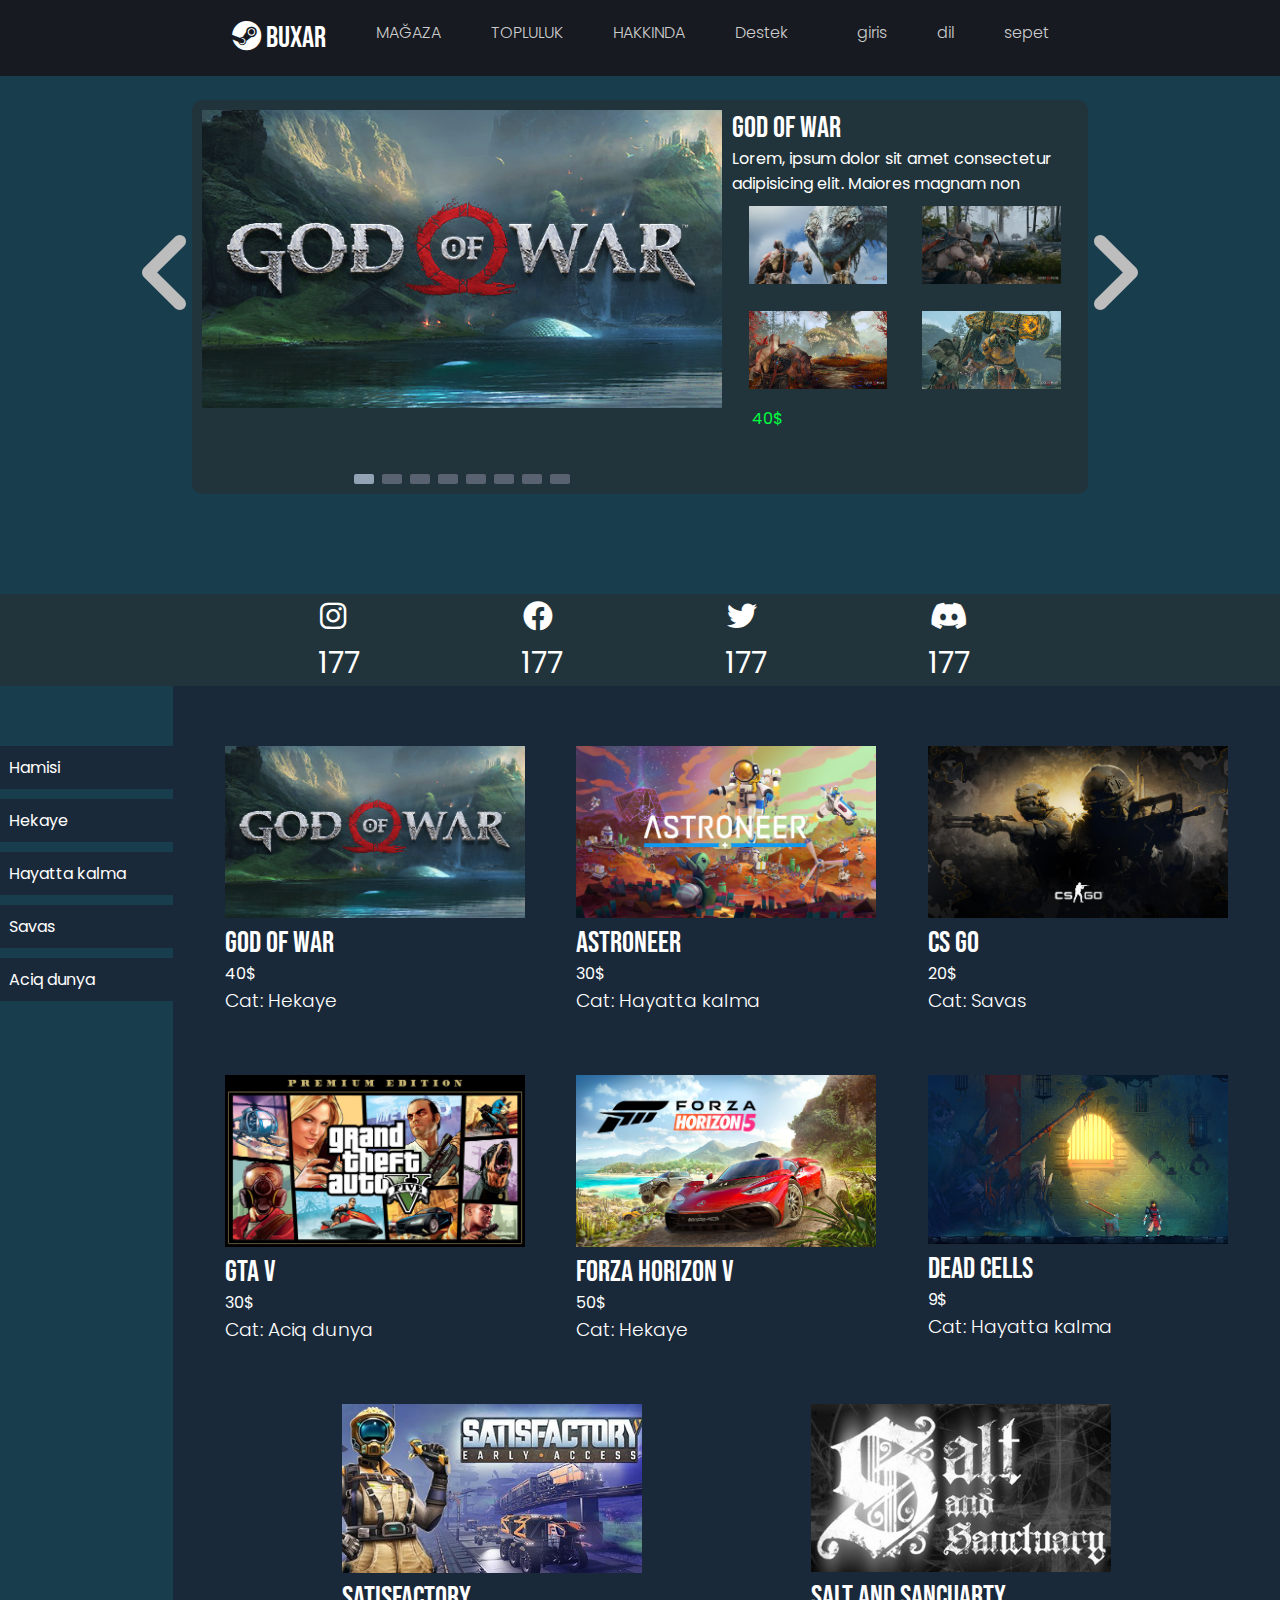
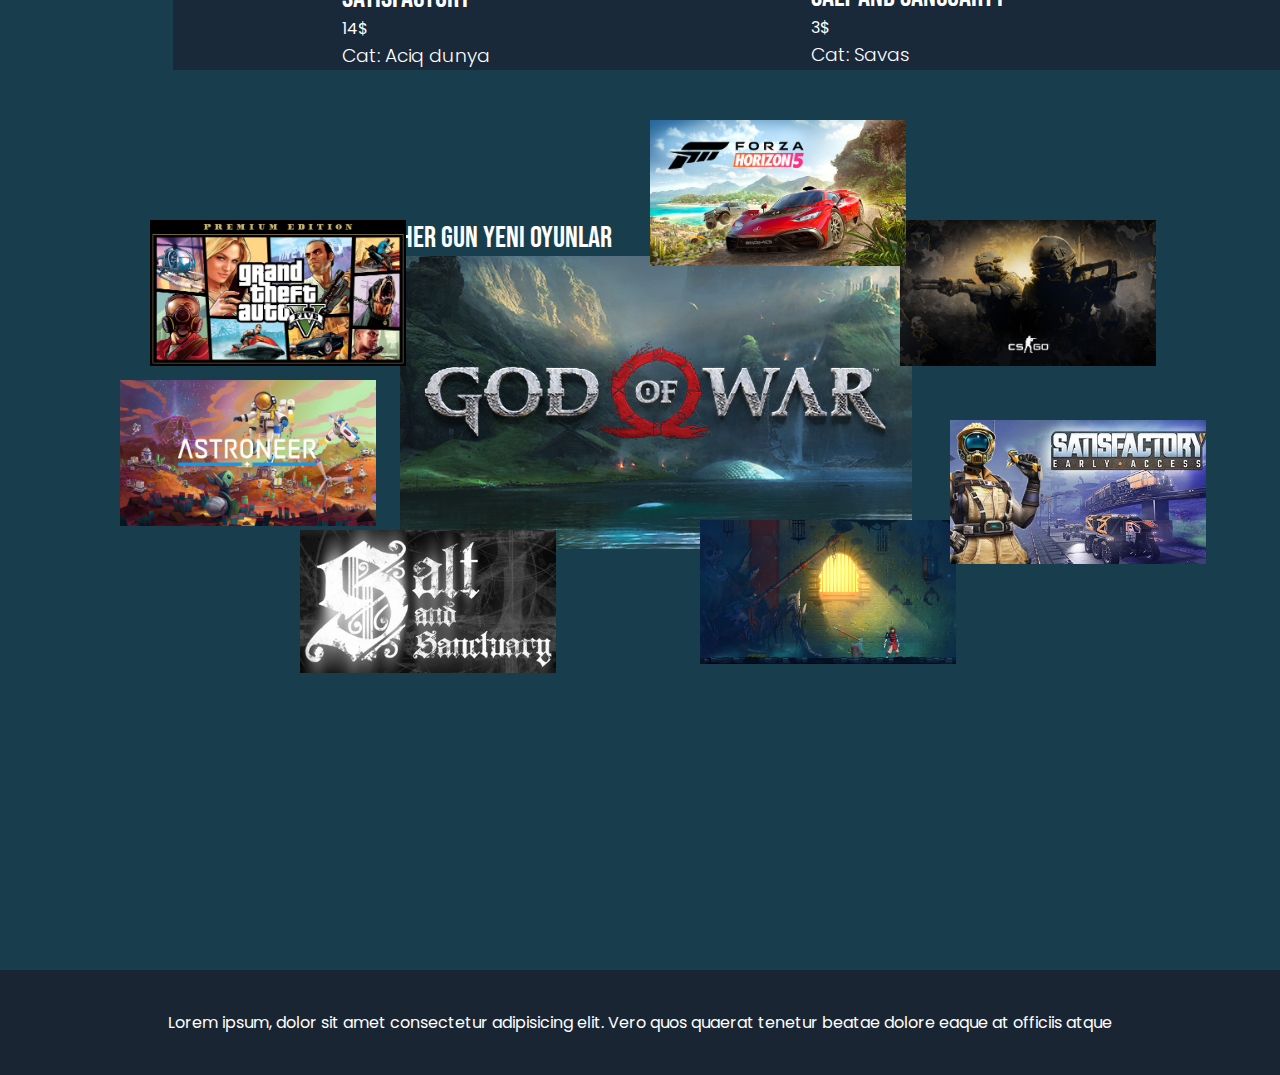
==== commit 88120684: "Add files via upload" ====
--- a/index.html
+++ b/index.html
@@ -8,7 +8,7 @@
   <link rel="stylesheet" href="https://cdnjs.cloudflare.com/ajax/libs/font-awesome/6.0.0-beta3/css/all.min.css">
   <script src="https://code.jquery.com/jquery-3.6.0.min.js"></script>
   <link rel="stylesheet" href="stil.css">
-  <title>Buxar.az</title>
+  <title>Unne dolemetias</title>
 </head>
 
 <body>
@@ -19,10 +19,10 @@
     <div class="nav">
       <h1><i class="fab fa-steam"></i> BUXAR</h1>
       <ul class="nbul">
-        <li><a class="maq">MAĞAZA</a>
+        <li><a class="maq" href="#head">MAĞAZA</a>
           <ul>
             <li><a class="maq">ANA SAYFA</a></li>
-            <li><a class="keshif">KEŞİF KUYRUĞU</a></li>
+            <li><a class="keshif" href="#head">KEŞİF KUYRUĞU</a></li>
             <li><a>İSTEK LİSTESİ</a></li>
           </ul>
         </li>
@@ -80,7 +80,7 @@
   </nav>
 
   <!-- header -->
-  <header class="g">
+  <header class="g" id="head">
     <div class="ic" id="ileft"><i class="fas fa-angle-left"></i></div>
     <div class="orta" say="1">
       <div class="sek1">
@@ -232,11 +232,13 @@
 <div class="main2">
   <div class="main">
     <div class="signup">
+      <!-- <form> -->
         <h1>Qeydiyyat</h1>
         <input type="text" placeholder="İstifadəçi adınız" asp-for="UserAd" class="signin">
         <input type="password" placeholder="Şifrə" asp-for="UserParol" class="signin">
         <input type="password" placeholder="Təkrar Şifrə" asp-for="ReParol" class="signin">
-        <button type="submit" class="buton">Göndər</button>
+        <button class="buton">Göndər</button>
+      <!-- </form> -->
       <div class="qeydiyyat">
         <a>
           <h2>Hesabınız var ? Daxil Ol</h2>
@@ -254,4 +256,4 @@
   <script src="easy1.js"></script>
 </body>
 
-</html>
+</html>--- a/stil.css
+++ b/stil.css
@@ -667,6 +667,10 @@
 
   .ff12 {
     width: 100%;
+  }
+  .ff2 {
+    padding: 0px;
+    font-size: small;
   }
 
   .sepet2 {
@@ -803,4 +807,4 @@
 
 .giris a:hover {
   text-decoration: underline;
-}
+}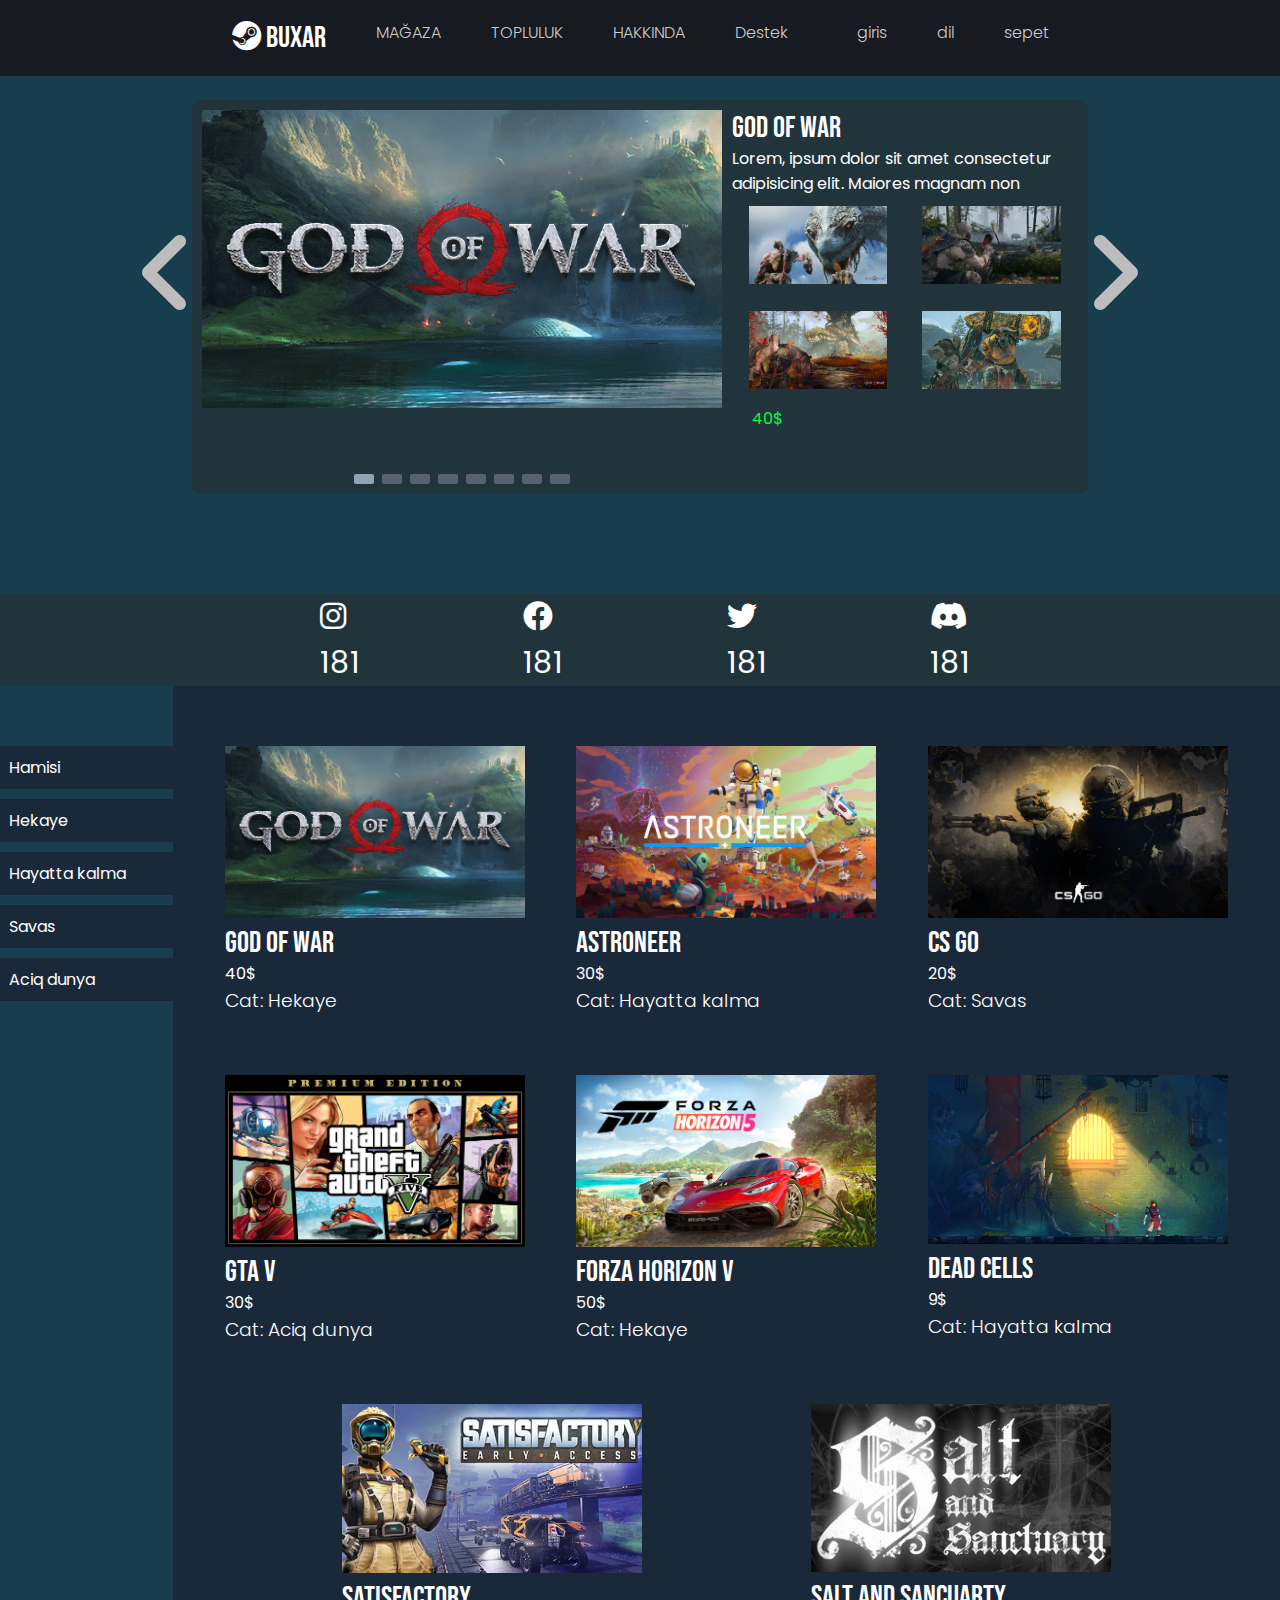
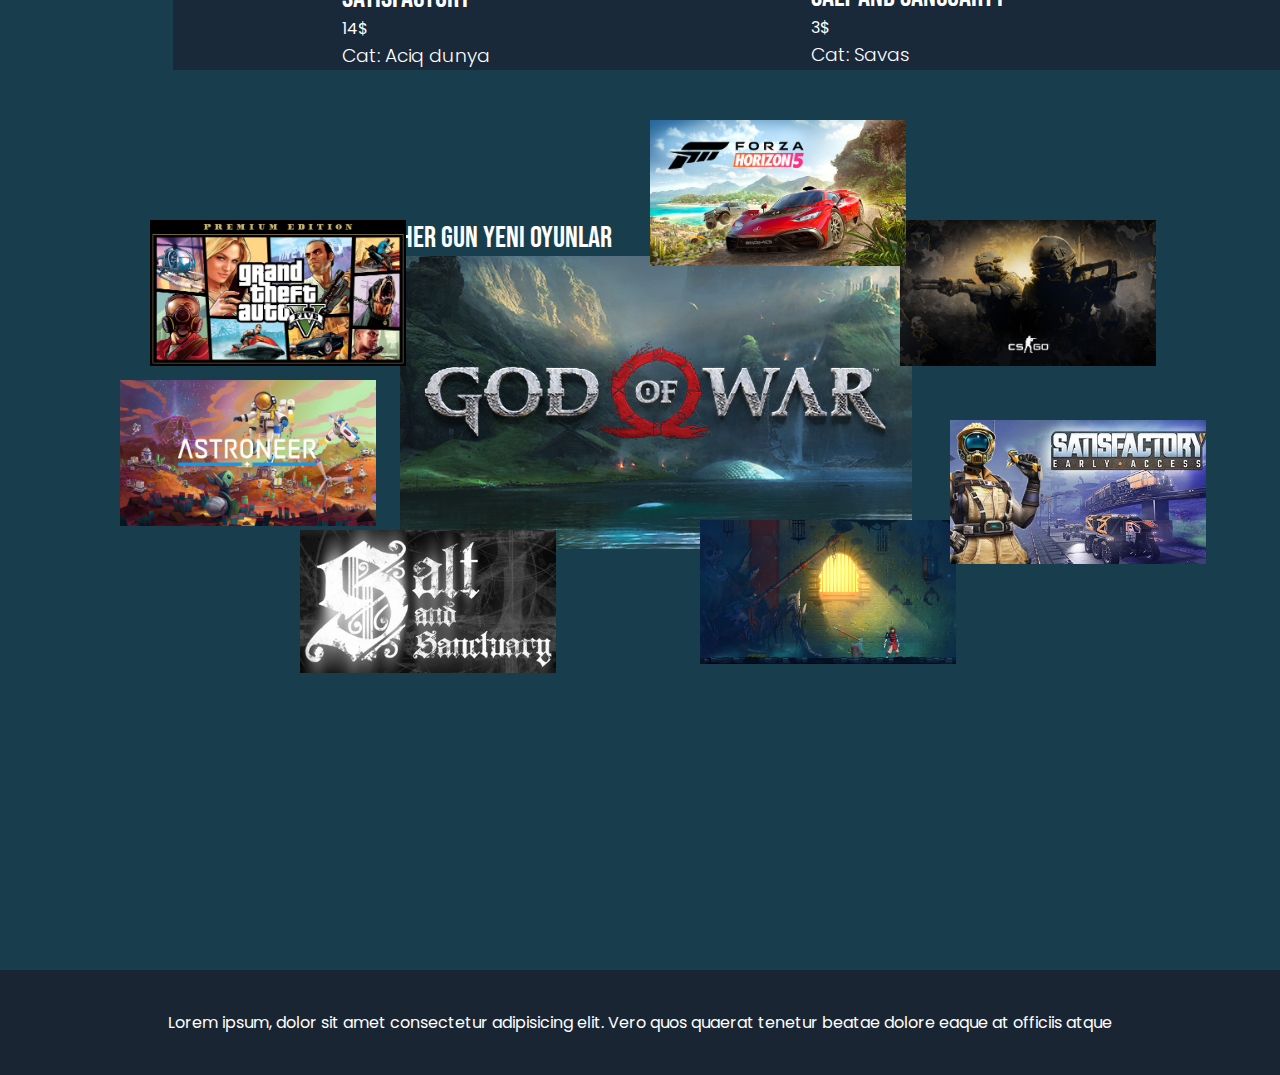
==== commit 24d1f2ed: "Update index.html" ====
--- a/index.html
+++ b/index.html
@@ -8,7 +8,7 @@
   <link rel="stylesheet" href="https://cdnjs.cloudflare.com/ajax/libs/font-awesome/6.0.0-beta3/css/all.min.css">
   <script src="https://code.jquery.com/jquery-3.6.0.min.js"></script>
   <link rel="stylesheet" href="stil.css">
-  <title>Unne dolemetias</title>
+  <title>Buxar.az</title>
 </head>
 
 <body>
@@ -256,4 +256,4 @@
   <script src="easy1.js"></script>
 </body>
 
-</html>+</html>
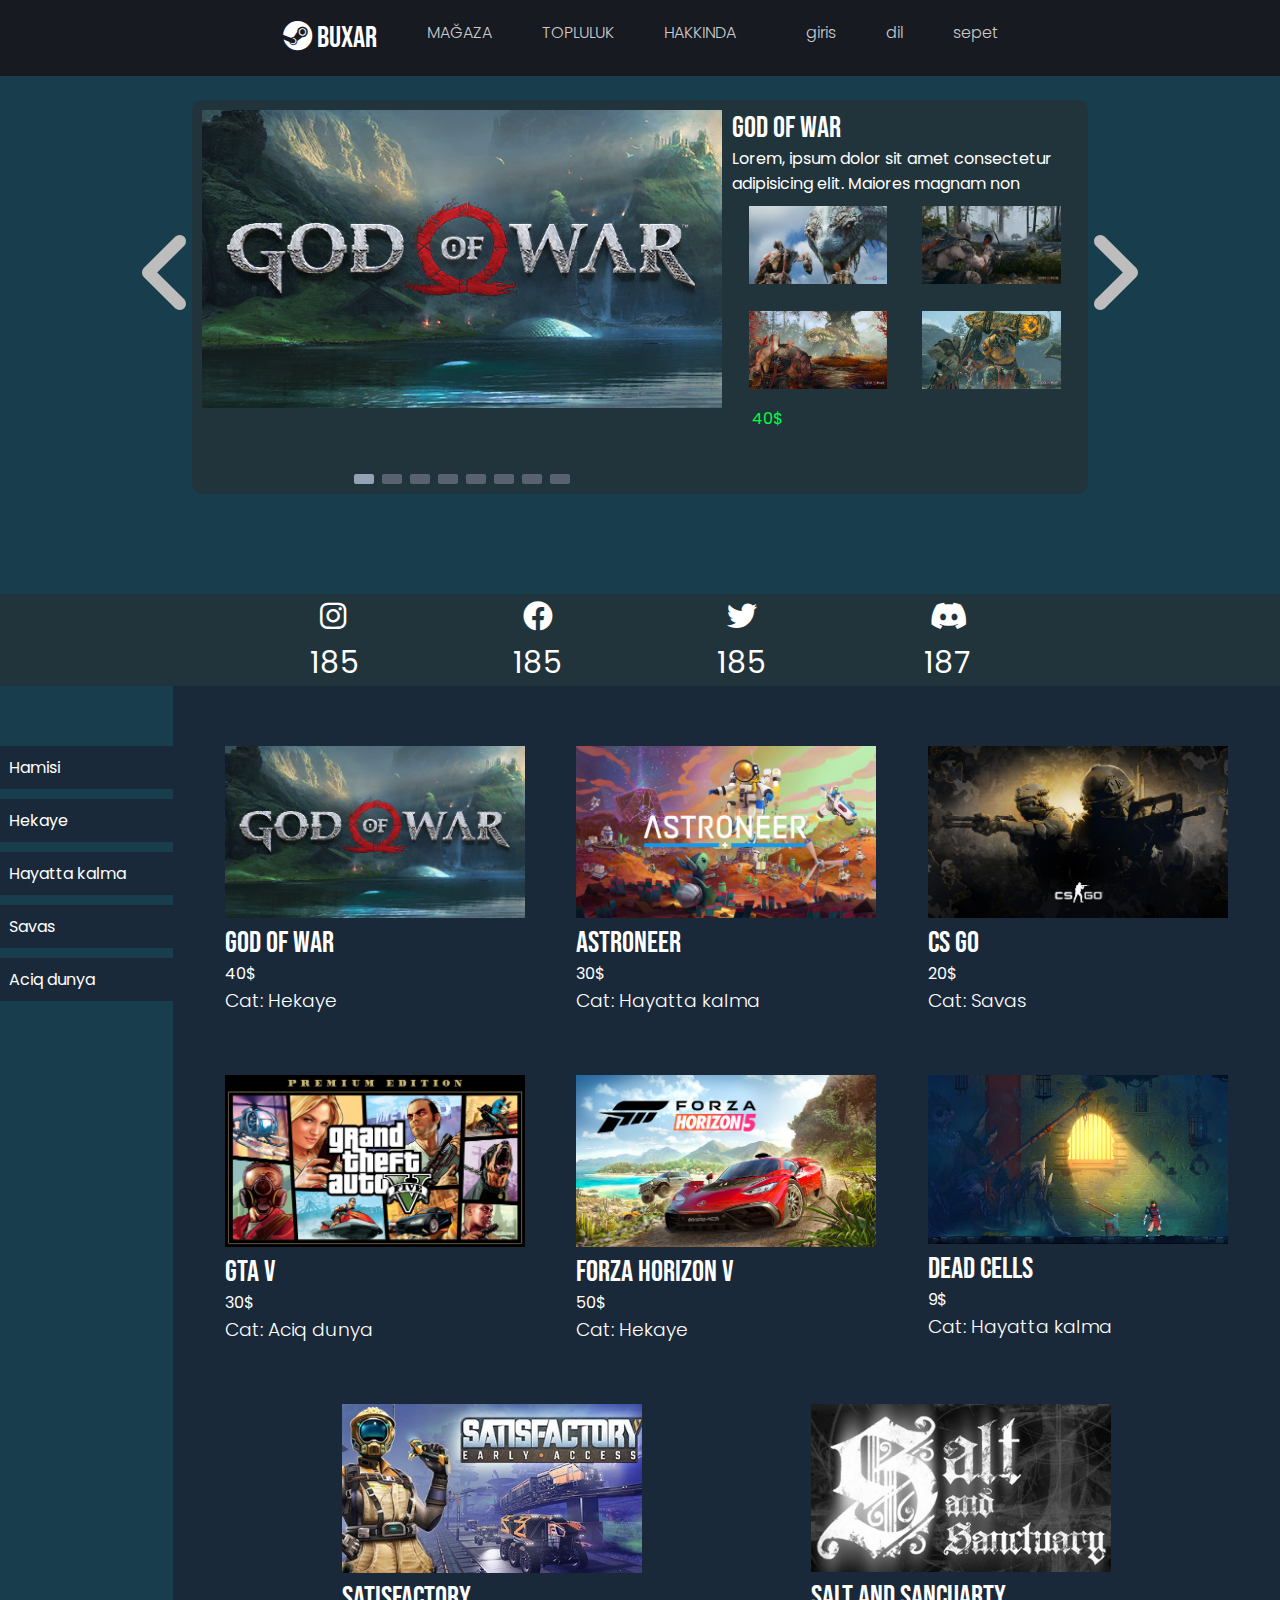
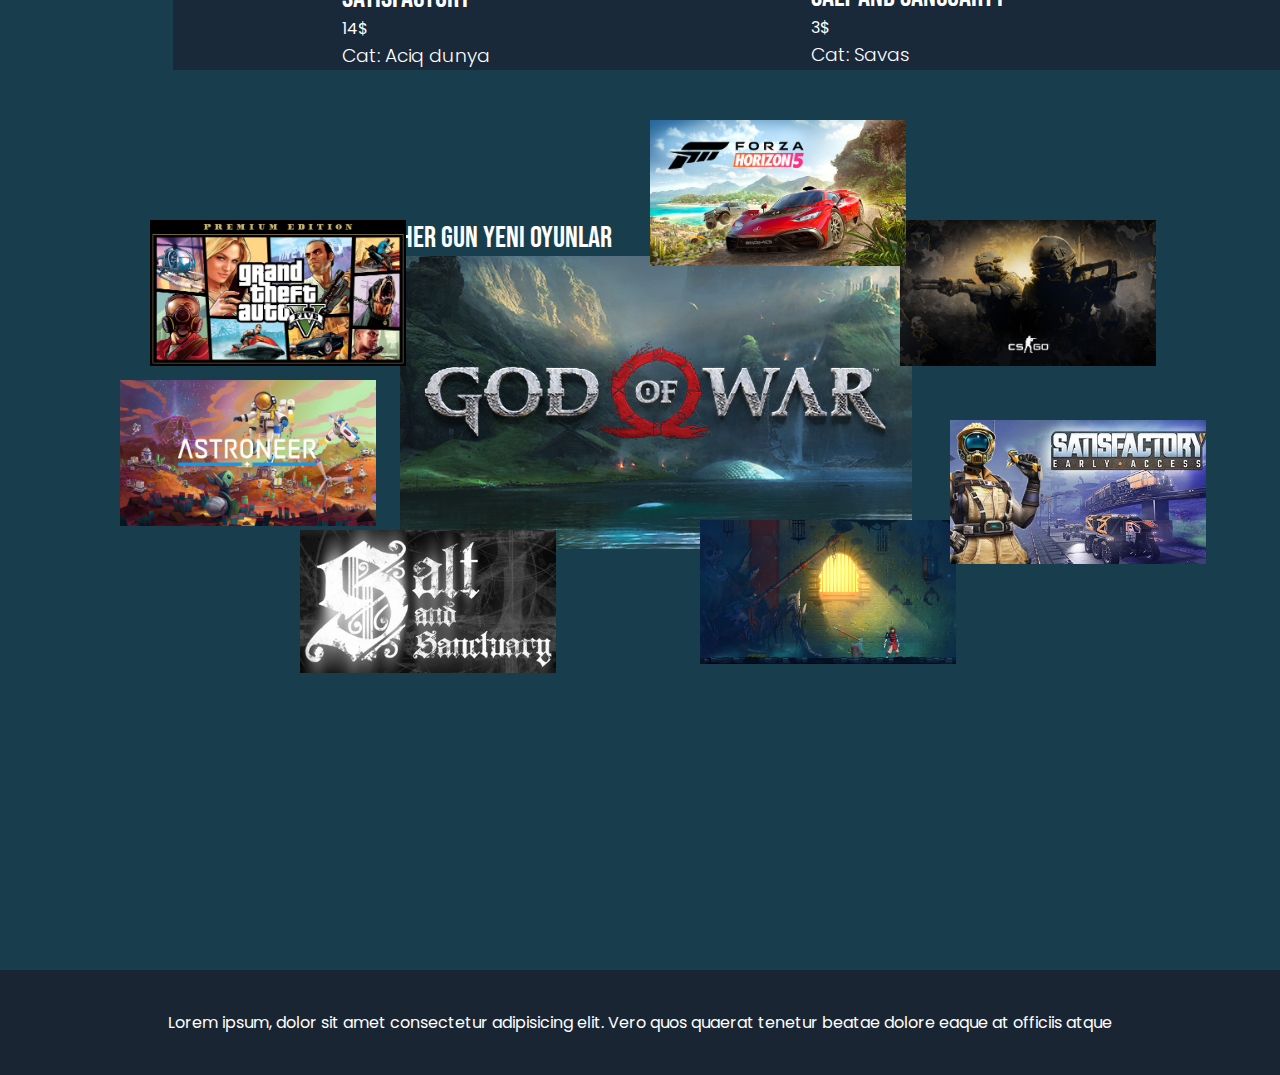
==== commit 4d0610b3: "Add files via upload" ====
--- a/index.html
+++ b/index.html
@@ -15,11 +15,11 @@
 
   <!-- nav -->
   <nav>
-    <div class="abso"><i class="fas fa-bars"></i></div> <!-- menu -->
+    <div class="abso close"><i class="fas fa-bars"></i></div> <!-- menu -->
     <div class="nav">
       <h1><i class="fab fa-steam"></i> BUXAR</h1>
       <ul class="nbul">
-        <li><a class="maq" href="#head">MAĞAZA</a>
+        <li><a class="maq">MAĞAZA</a>
           <ul>
             <li><a class="maq">ANA SAYFA</a></li>
             <li><a class="keshif" href="#head">KEŞİF KUYRUĞU</a></li>
@@ -33,8 +33,7 @@
             <li><a>ATÖLYE</a></li>
           </ul>
         </li>
-        <li><a>HAKKINDA</a></li>
-        <li><a>Destek</a></li>
+        <li><a href="hakkinda.html">HAKKINDA</a></li>
         <div class="df2">
           <p class="pgir qeyd"><a>giris</a>
             <li><a class="dil">dil</a>
@@ -50,15 +49,15 @@
     <div class="remenucl">
       <div class="remenu">
         <a>
-          <div class="rebor qeyd">Giris ele</div>
+          <div class="rebor qeyd rempl2 close">Giris ele</div>
         </a>
         <div class="rebor maga">
-          <div class="divi maga2">
+          <div class="divi">
             <p>Magaza</p> <i class="firlan fas fa-chevron-up"></i>
           </div>
           <ul>
-            <li><a class="maq">Ana sayfa</a></li>
-            <li><a class="keshif">KEŞİF KUYRUĞU</a></li>
+            <li><a class="maq close">Ana sayfa</a></li>
+            <li><a class="keshif close">KEŞİF KUYRUĞU</a></li>
             <li><a>İSTEK LİSTESİ</a></li>
           </ul>
         </div>
@@ -72,9 +71,27 @@
             <li><a>ATÖLYE</a></li>
           </ul>
         </div>
+        <a href="hakkinda.html">
+          <div class="rebor rempl2">Hakkında</div>
+        </a>
         <a>
-          <div class="spt rebor">Sepet</div>
-        </a>
+          <div class="spt rebor rempl2 close">Sepet</div>
+        </a>
+        <div class="rebor maga2">
+          <div class="divi">
+            <p>Dil</p> <i class="firlan fas fa-chevron-up"></i>
+          </div>
+          <ul>
+            <li>Rahatdısa sən dəyiş</li>
+          </ul>
+        </div>
+        <div class="icons">
+
+          <div class="icon"><i class="fab fa-instagram"></i></div>
+          <div class="icon"><i class="fab fa-facebook"></i></div>
+          <div class="icon"><i class="fab fa-twitter"></i></div>
+          <div class="icon"><i class="fab fa-discord"></i></div>
+        </div>
       </div>
     </div>
   </nav>
@@ -256,4 +273,4 @@
   <script src="easy1.js"></script>
 </body>
 
-</html>
+</html>--- a/stil.css
+++ b/stil.css
@@ -104,6 +104,10 @@
   height: 60px;
 }
 
+.rempl2{
+  padding-left: 5px;
+}
+
 .divi {
   padding: 5px;
   width: 300px;
@@ -131,6 +135,17 @@
   position: absolute;
   font-size: 30px;
   display: none;
+}
+
+.icons{
+  height: 100vh;
+  /* padding-top: 40vh; */
+  font-size: 30px;
+
+}
+.icon{
+  margin-left: 10px;
+  display: inline-block;
 }
 
 @media(max-width:768px) {
@@ -807,4 +822,9 @@
 
 .giris a:hover {
   text-decoration: underline;
-}+}
+
+.stmlg{
+  font-size: 50px;
+  font-family: 'Bebas Neue';
+}
